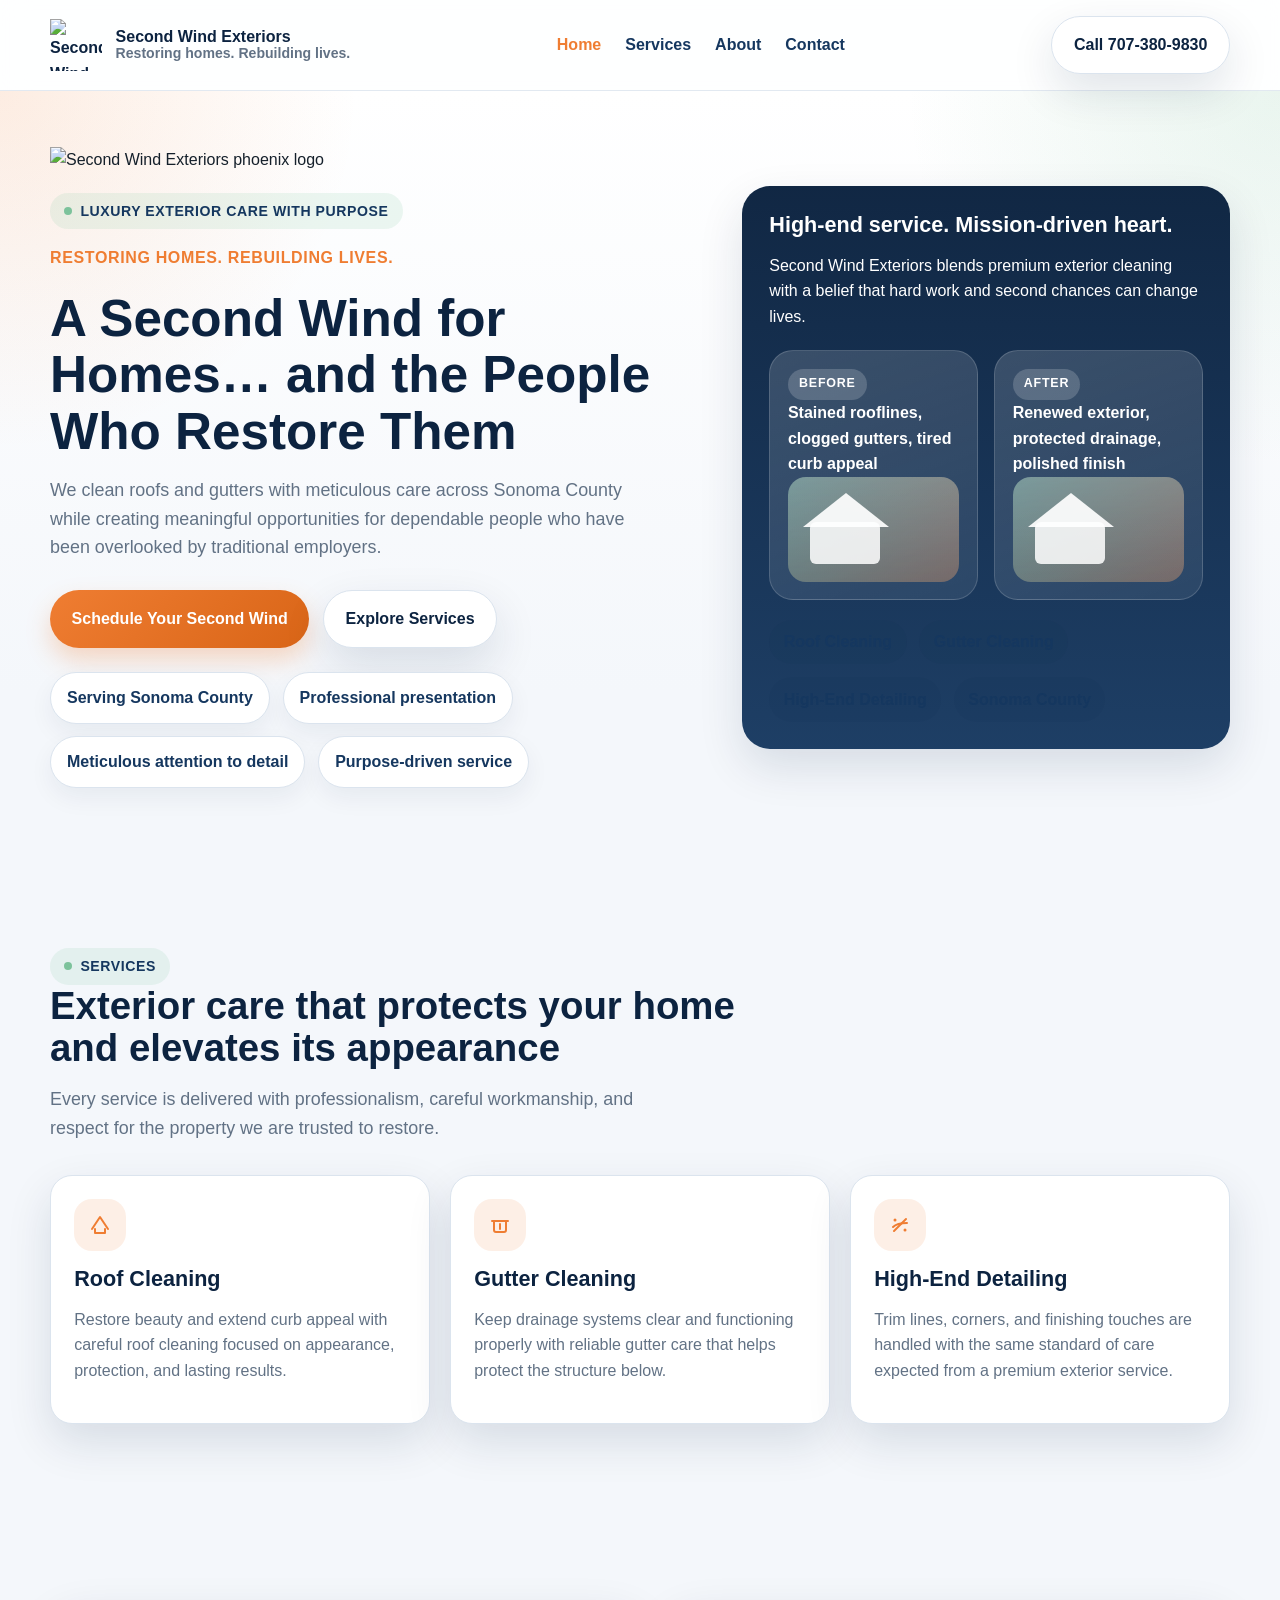
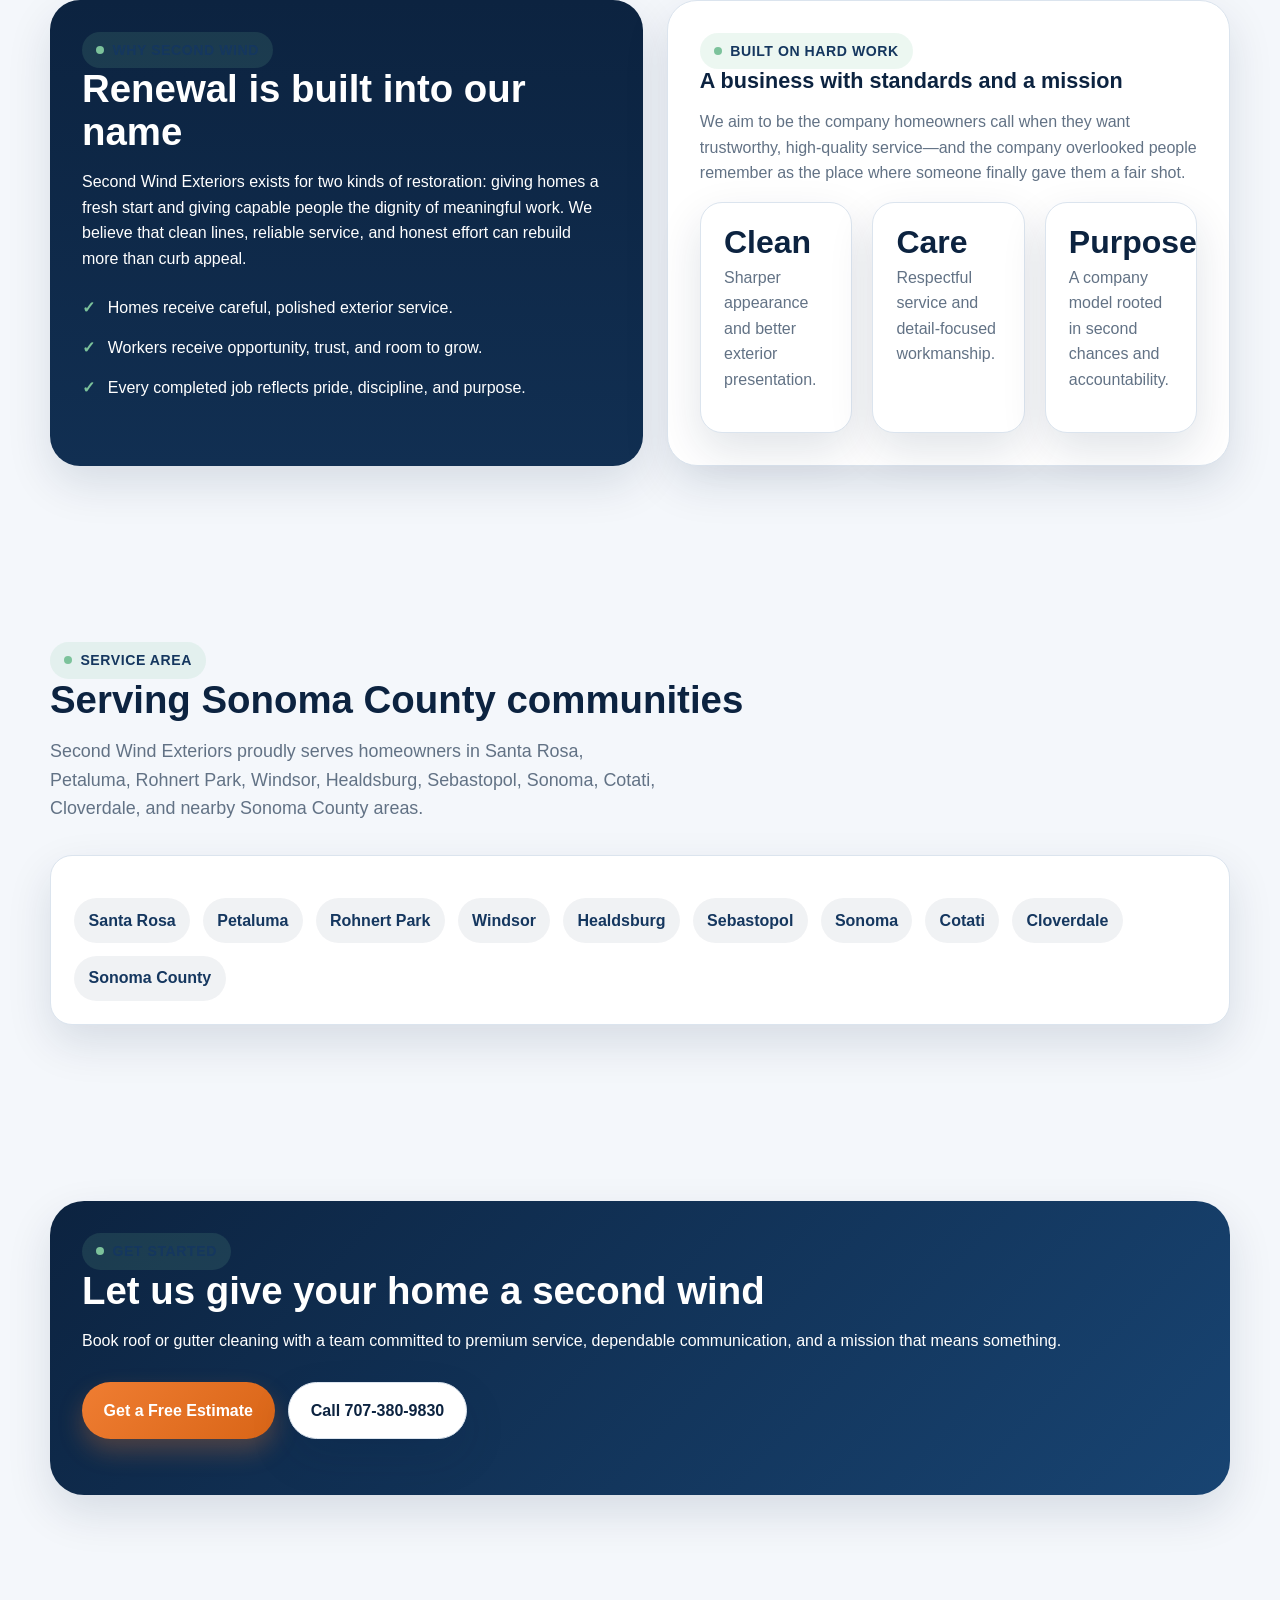
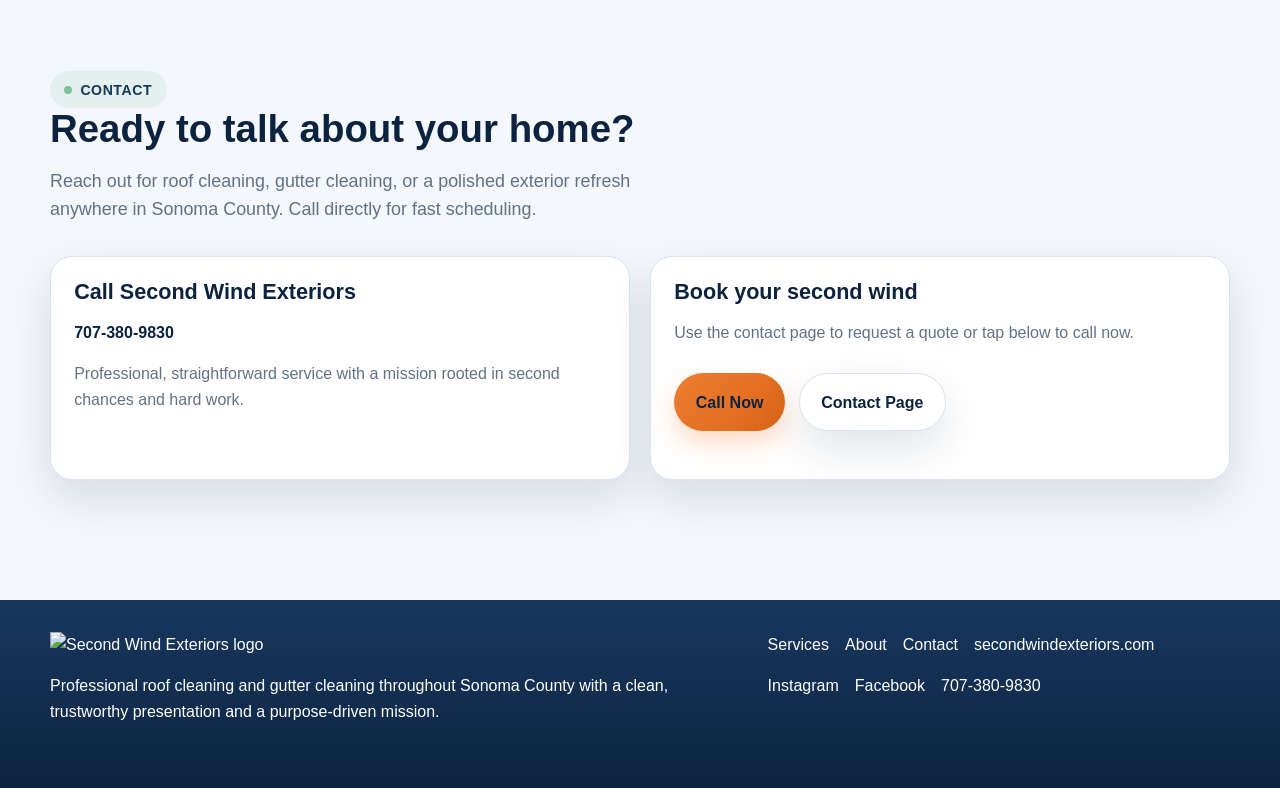
==== index.html @ 9dffcf60 "Add files via upload" ====
<!DOCTYPE html>
<html lang="en">
<head>
    <meta charset="UTF-8">
    <meta name="viewport" content="width=device-width, initial-scale=1.0">
    <title>Second Wind Exteriors | Roof & Gutter Cleaning in Sonoma County</title>
    <meta name="description" content="Second Wind Exteriors provides professional roof cleaning and gutter cleaning in Sonoma County with a mission of renewal, second chances, and meticulous care.">
    <link rel="canonical" href="https://secondwindexteriors.com/">
    <link rel="stylesheet" href="styles.css">
</head>
<body>
    <header class="topbar">
        <div class="container nav nav-inner">
            <a class="brand" href="index.html">
                <img src="assets/logo.svg" alt="Second Wind Exteriors logo">
                <div class="brand-mark">
                    <span>Second Wind Exteriors</span>
                    <span>Restoring homes. Rebuilding lives.</span>
                </div>
            </a>
            <button class="nav-toggle" type="button" aria-label="Toggle navigation" aria-expanded="false">
                <svg width="26" height="26" viewBox="0 0 24 24" fill="none" aria-hidden="true">
                    <path d="M4 7H20M4 12H20M4 17H20" stroke="currentColor" stroke-width="2" stroke-linecap="round"/>
                </svg>
            </button>
            <nav class="nav-links" aria-label="Primary">
                <a class="active" href="index.html">Home</a>
                <a href="services.html">Services</a>
                <a href="about.html">About</a>
                <a href="contact.html">Contact</a>
            </nav>
            <div class="nav-cta">
                <a class="btn btn-secondary" href="tel:7073809830">Call 707-380-9830</a>
            </div>
        </div>
    </header>

    <main>
        <section class="hero">
            <div class="container hero-grid">
                <div class="hero-copy">
                    <img class="hero-logo" src="assets/logo-full.svg" alt="Second Wind Exteriors phoenix logo">
                    <span class="eyebrow">Luxury exterior care with purpose</span>
                    <p class="hero-tagline">Restoring homes. Rebuilding lives.</p>
                    <h1>A Second Wind for Homes… and the People Who Restore Them</h1>
                    <p class="lead">We clean roofs and gutters with meticulous care across Sonoma County while creating meaningful opportunities for dependable people who have been overlooked by traditional employers.</p>
                    <div class="hero-actions">
                        <a class="btn btn-primary" href="contact.html">Schedule Your Second Wind</a>
                        <a class="btn btn-secondary" href="services.html">Explore Services</a>
                    </div>
                    <ul class="trust-list">
                        <li>Serving Sonoma County</li>
                        <li>Professional presentation</li>
                        <li>Meticulous attention to detail</li>
                        <li>Purpose-driven service</li>
                    </ul>
                </div>
                <div class="hero-card">
                    <h3>High-end service. Mission-driven heart.</h3>
                    <p>Second Wind Exteriors blends premium exterior cleaning with a belief that hard work and second chances can change lives.</p>
                    <div class="visual-grid">
                        <div class="visual-pane">
                            <span class="label">Before</span>
                            <strong>Stained rooflines, clogged gutters, tired curb appeal</strong>
                            <div class="visual-house"></div>
                        </div>
                        <div class="visual-pane">
                            <span class="label">After</span>
                            <strong>Renewed exterior, protected drainage, polished finish</strong>
                            <div class="visual-house"></div>
                        </div>
                    </div>
                    <div class="badge-row">
                        <span>Roof Cleaning</span>
                        <span>Gutter Cleaning</span>
                        <span>High-End Detailing</span>
                        <span>Sonoma County</span>
                    </div>
                </div>
            </div>
        </section>

        <section class="section">
            <div class="container">
                <div class="section-heading">
                    <span class="eyebrow">Services</span>
                    <h2>Exterior care that protects your home and elevates its appearance</h2>
                    <p class="lead">Every service is delivered with professionalism, careful workmanship, and respect for the property we are trusted to restore.</p>
                </div>
                <div class="grid-3">
                    <article class="card">
                        <div class="icon-badge" aria-hidden="true">
                            <svg viewBox="0 0 24 24" fill="none">
                                <path d="M4 16L12 4L20 16" stroke="currentColor" stroke-width="2" stroke-linecap="round" stroke-linejoin="round"/>
                                <path d="M7 16V20H17V16" stroke="currentColor" stroke-width="2" stroke-linecap="round" stroke-linejoin="round"/>
                            </svg>
                        </div>
                        <h3>Roof Cleaning</h3>
                        <p>Restore beauty and extend curb appeal with careful roof cleaning focused on appearance, protection, and lasting results.</p>
                    </article>
                    <article class="card">
                        <div class="icon-badge" aria-hidden="true">
                            <svg viewBox="0 0 24 24" fill="none">
                                <path d="M4 8H20" stroke="currentColor" stroke-width="2" stroke-linecap="round"/>
                                <path d="M6 8V17C6 18.1046 6.89543 19 8 19H16C17.1046 19 18 18.1046 18 17V8" stroke="currentColor" stroke-width="2"/>
                                <path d="M12 11V16" stroke="currentColor" stroke-width="2" stroke-linecap="round"/>
                            </svg>
                        </div>
                        <h3>Gutter Cleaning</h3>
                        <p>Keep drainage systems clear and functioning properly with reliable gutter care that helps protect the structure below.</p>
                    </article>
                    <article class="card">
                        <div class="icon-badge" aria-hidden="true">
                            <svg viewBox="0 0 24 24" fill="none">
                                <path d="M6 18L18 6" stroke="currentColor" stroke-width="2" stroke-linecap="round"/>
                                <path d="M7 7H7.01M17 17H17.01" stroke="currentColor" stroke-width="3" stroke-linecap="round"/>
                                <path d="M5 14C8 11 12 10 19 10" stroke="currentColor" stroke-width="2" stroke-linecap="round"/>
                            </svg>
                        </div>
                        <h3>High-End Detailing</h3>
                        <p>Trim lines, corners, and finishing touches are handled with the same standard of care expected from a premium exterior service.</p>
                    </article>
                </div>
            </div>
        </section>

        <section class="section">
            <div class="container split-panel">
                <div class="story-panel">
                    <span class="eyebrow">Why Second Wind</span>
                    <h2>Renewal is built into our name</h2>
                    <p>Second Wind Exteriors exists for two kinds of restoration: giving homes a fresh start and giving capable people the dignity of meaningful work. We believe that clean lines, reliable service, and honest effort can rebuild more than curb appeal.</p>
                    <ul class="story-list">
                        <li>Homes receive careful, polished exterior service.</li>
                        <li>Workers receive opportunity, trust, and room to grow.</li>
                        <li>Every completed job reflects pride, discipline, and purpose.</li>
                    </ul>
                </div>
                <div class="highlight-panel">
                    <span class="eyebrow">Built on hard work</span>
                    <h3>A business with standards and a mission</h3>
                    <p>We aim to be the company homeowners call when they want trustworthy, high-quality service—and the company overlooked people remember as the place where someone finally gave them a fair shot.</p>
                    <div class="metrics-grid">
                        <div class="metric-card">
                            <strong>Clean</strong>
                            <p>Sharper appearance and better exterior presentation.</p>
                        </div>
                        <div class="metric-card">
                            <strong>Care</strong>
                            <p>Respectful service and detail-focused workmanship.</p>
                        </div>
                        <div class="metric-card">
                            <strong>Purpose</strong>
                            <p>A company model rooted in second chances and accountability.</p>
                        </div>
                    </div>
                </div>
            </div>
        </section>

        <section class="section">
            <div class="container">
                <div class="section-heading">
                    <span class="eyebrow">Service Area</span>
                    <h2>Serving Sonoma County communities</h2>
                    <p class="lead">Second Wind Exteriors proudly serves homeowners in Santa Rosa, Petaluma, Rohnert Park, Windsor, Healdsburg, Sebastopol, Sonoma, Cotati, Cloverdale, and nearby Sonoma County areas.</p>
                </div>
                <div class="info-card">
                    <div class="badge-row">
                        <span>Santa Rosa</span>
                        <span>Petaluma</span>
                        <span>Rohnert Park</span>
                        <span>Windsor</span>
                        <span>Healdsburg</span>
                        <span>Sebastopol</span>
                        <span>Sonoma</span>
                        <span>Cotati</span>
                        <span>Cloverdale</span>
                        <span>Sonoma County</span>
                    </div>
                </div>
            </div>
        </section>

        <section class="section">
            <div class="container">
                <div class="cta-band">
                    <span class="eyebrow">Get started</span>
                    <h2>Let us give your home a second wind</h2>
                    <p>Book roof or gutter cleaning with a team committed to premium service, dependable communication, and a mission that means something.</p>
                    <div class="cta-actions">
                        <a class="btn btn-primary" href="contact.html">Get a Free Estimate</a>
                        <a class="btn btn-secondary" href="tel:7073809830">Call 707-380-9830</a>
                    </div>
                </div>
            </div>
        </section>

        <section class="section">
            <div class="container">
                <div class="section-heading">
                    <span class="eyebrow">Contact</span>
                    <h2>Ready to talk about your home?</h2>
                    <p class="lead">Reach out for roof cleaning, gutter cleaning, or a polished exterior refresh anywhere in Sonoma County. Call directly for fast scheduling.</p>
                </div>
                <div class="grid-2">
                    <div class="contact-card">
                        <h3>Call Second Wind Exteriors</h3>
                        <p><a href="tel:7073809830"><strong>707-380-9830</strong></a></p>
                        <p>Professional, straightforward service with a mission rooted in second chances and hard work.</p>
                    </div>
                    <div class="contact-card">
                        <h3>Book your second wind</h3>
                        <p>Use the contact page to request a quote or tap below to call now.</p>
                        <div class="contact-actions">
                            <a class="btn btn-primary" href="tel:7073809830">Call Now</a>
                            <a class="btn btn-secondary" href="contact.html">Contact Page</a>
                        </div>
                    </div>
                </div>
            </div>
        </section>
    </main>

    <footer class="footer">
        <div class="container footer-grid">
            <div>
                <a class="footer-brand" href="index.html">
                    <img class="footer-logo" src="assets/logo-full.svg" alt="Second Wind Exteriors logo">
                </a>
                <p>Professional roof cleaning and gutter cleaning throughout Sonoma County with a clean, trustworthy presentation and a purpose-driven mission.</p>
            </div>
            <div>
                <div class="footer-links">
                    <a href="services.html">Services</a>
                    <a href="about.html">About</a>
                    <a href="contact.html">Contact</a>
                    <a href="https://secondwindexteriors.com">secondwindexteriors.com</a>
                    <a href="https://instagram.com/secondwindexteriors" target="_blank" rel="noopener noreferrer">Instagram</a>
                    <a href="https://facebook.com/Secondwindexteriors" target="_blank" rel="noopener noreferrer">Facebook</a>
                    <a href="tel:7073809830">707-380-9830</a>
                </div>
            </div>
        </div>
    </footer>

    <script src="script.js"></script>
</body>
</html>
---- styles.css ----
:root {
    --navy: #0c2340;
    --navy-soft: #15375f;
    --orange: #ef7d32;
    --orange-dark: #d96517;
    --green: #7cc29b;
    --text: #15202b;
    --muted: #627285;
    --surface: #ffffff;
    --surface-alt: #f4f7fb;
    --border: #dbe4ee;
    --shadow: 0 18px 45px rgba(12, 35, 64, 0.12);
    --radius: 22px;
    --container: 1180px;
}

* {
    box-sizing: border-box;
}

html {
    scroll-behavior: smooth;
}

body {
    margin: 0;
    font-family: Inter, "Segoe UI", Roboto, Helvetica, Arial, sans-serif;
    color: var(--text);
    background: var(--surface-alt);
    line-height: 1.6;
}

a {
    color: inherit;
    text-decoration: none;
}

img {
    max-width: 100%;
    display: block;
}

button,
input,
select,
textarea {
    font: inherit;
}

.container {
    width: min(var(--container), calc(100% - 2rem));
    margin: 0 auto;
}

.section {
    padding: 5.5rem 0;
}

.section-heading {
    max-width: 720px;
    margin-bottom: 2rem;
}

.eyebrow {
    display: inline-flex;
    align-items: center;
    gap: 0.5rem;
    padding: 0.45rem 0.9rem;
    border-radius: 999px;
    background: rgba(124, 194, 155, 0.14);
    color: var(--navy-soft);
    font-size: 0.88rem;
    font-weight: 700;
    letter-spacing: 0.04em;
    text-transform: uppercase;
}

.eyebrow::before {
    content: "";
    width: 0.5rem;
    height: 0.5rem;
    border-radius: 999px;
    background: var(--green);
}

h1,
h2,
h3 {
    margin: 0 0 1rem;
    color: var(--navy);
    line-height: 1.1;
}

h1 {
    font-size: clamp(2.6rem, 4vw, 4.9rem);
}

h2 {
    font-size: clamp(2rem, 3vw, 3.2rem);
}

h3 {
    font-size: 1.35rem;
}

p {
    margin: 0 0 1rem;
    color: var(--muted);
}

.lead {
    font-size: 1.12rem;
    max-width: 62ch;
}

.topbar {
    position: sticky;
    top: 0;
    z-index: 20;
    background: rgba(255, 255, 255, 0.9);
    border-bottom: 1px solid rgba(219, 228, 238, 0.8);
    backdrop-filter: blur(14px);
}

.nav {
    display: flex;
    align-items: center;
    justify-content: space-between;
    gap: 1rem;
    padding: 1rem 0;
}

.brand {
    display: inline-flex;
    align-items: center;
    gap: 0.85rem;
    font-weight: 800;
    color: var(--navy);
}

.brand img {
    width: 52px;
    height: 52px;
}

.brand-mark {
    display: flex;
    flex-direction: column;
    line-height: 1.05;
}

.brand-mark span:last-child {
    font-size: 0.88rem;
    color: var(--muted);
    font-weight: 600;
}

.hero-logo {
    width: min(100%, 470px);
    margin: 0 0 1.25rem;
}

.footer-brand {
    display: inline-block;
}

.footer-logo {
    width: min(100%, 340px);
    margin-bottom: 1rem;
}

.nav-links {
    display: flex;
    align-items: center;
    gap: 1.5rem;
}

.nav-links a {
    font-weight: 600;
    color: var(--navy-soft);
}

.nav-links a:hover,
.nav-links a.active {
    color: var(--orange);
}

.nav-toggle {
    display: none;
    border: 0;
    background: transparent;
    color: var(--navy);
    padding: 0.5rem;
}

.nav-cta {
    display: inline-flex;
    align-items: center;
    gap: 0.6rem;
}

.btn {
    display: inline-flex;
    align-items: center;
    justify-content: center;
    gap: 0.55rem;
    padding: 0.95rem 1.35rem;
    border-radius: 999px;
    border: 0;
    cursor: pointer;
    font-weight: 700;
    transition: transform 0.2s ease, box-shadow 0.2s ease, background 0.2s ease;
}

.btn:hover {
    transform: translateY(-2px);
}

.btn-primary {
    color: #fff;
    background: linear-gradient(135deg, var(--orange), var(--orange-dark));
    box-shadow: 0 12px 25px rgba(239, 125, 50, 0.28);
}

.btn-secondary {
    color: var(--navy);
    background: #fff;
    border: 1px solid var(--border);
    box-shadow: var(--shadow);
}

.btn-dark {
    color: #fff;
    background: var(--navy);
}

.hero {
    padding: 3.5rem 0 4.5rem;
    background:
        radial-gradient(circle at top right, rgba(124, 194, 155, 0.16), transparent 25%),
        radial-gradient(circle at top left, rgba(239, 125, 50, 0.14), transparent 24%),
        linear-gradient(180deg, #ffffff, #f4f7fb 78%);
}

.hero-grid {
    display: grid;
    grid-template-columns: 1.15fr 0.85fr;
    gap: 2rem;
    align-items: center;
}

.hero-copy .hero-tagline {
    margin: 1rem 0 1.25rem;
    color: var(--orange);
    font-weight: 800;
    letter-spacing: 0.04em;
    text-transform: uppercase;
}

.hero-actions,
.cta-actions,
.contact-actions {
    display: flex;
    flex-wrap: wrap;
    gap: 0.85rem;
    margin: 1.75rem 0 1.5rem;
}

.trust-list,
.meta-list {
    display: flex;
    flex-wrap: wrap;
    gap: 0.8rem;
    padding: 0;
    margin: 0;
    list-style: none;
}

.trust-list li,
.meta-list li {
    padding: 0.75rem 1rem;
    background: #fff;
    border: 1px solid var(--border);
    border-radius: 999px;
    color: var(--navy-soft);
    font-weight: 700;
    box-shadow: 0 10px 25px rgba(12, 35, 64, 0.06);
}

.hero-card {
    background: linear-gradient(180deg, rgba(12, 35, 64, 0.98), rgba(21, 55, 95, 0.96));
    color: #fff;
    padding: 1.7rem;
    border-radius: 28px;
    box-shadow: var(--shadow);
}

.hero-card h3,
.hero-card p,
.hero-card strong {
    color: #fff;
}

.visual-grid {
    display: grid;
    grid-template-columns: repeat(2, 1fr);
    gap: 1rem;
    margin-top: 1.3rem;
}

.visual-pane {
    min-height: 200px;
    padding: 1.1rem;
    border-radius: 24px;
    display: flex;
    flex-direction: column;
    justify-content: space-between;
    background: linear-gradient(160deg, rgba(255,255,255,0.16), rgba(255,255,255,0.08));
    border: 1px solid rgba(255,255,255,0.16);
}

.visual-pane .label {
    align-self: flex-start;
    padding: 0.35rem 0.7rem;
    border-radius: 999px;
    background: rgba(255,255,255,0.18);
    font-size: 0.78rem;
    font-weight: 700;
    text-transform: uppercase;
    letter-spacing: 0.06em;
}

.visual-house {
    margin-top: auto;
    height: 105px;
    border-radius: 18px;
    background:
        linear-gradient(180deg, rgba(255,255,255,0.24), rgba(255,255,255,0.1)),
        linear-gradient(135deg, rgba(124,194,155,0.4), rgba(239,125,50,0.3));
    position: relative;
    overflow: hidden;
}

.visual-house::before,
.visual-house::after {
    content: "";
    position: absolute;
    background: rgba(255,255,255,0.85);
}

.visual-house::before {
    width: 70px;
    height: 42px;
    left: 22px;
    bottom: 18px;
    border-radius: 6px;
}

.visual-house::after {
    width: 0;
    height: 0;
    left: 15px;
    bottom: 55px;
    border-left: 43px solid transparent;
    border-right: 43px solid transparent;
    border-bottom: 34px solid rgba(255,255,255,0.92);
    background: transparent;
}

.grid-3,
.grid-2,
.service-grid,
.values-grid,
.faq-grid,
.contact-grid,
.metrics-grid {
    display: grid;
    gap: 1.25rem;
}

.grid-3,
.service-grid,
.values-grid,
.metrics-grid {
    grid-template-columns: repeat(3, minmax(0, 1fr));
}

.grid-2,
.contact-grid {
    grid-template-columns: repeat(2, minmax(0, 1fr));
}

.card,
.info-card,
.service-card,
.value-card,
.faq-card,
.contact-card,
.metric-card {
    background: #fff;
    border-radius: var(--radius);
    border: 1px solid var(--border);
    padding: 1.45rem;
    box-shadow: var(--shadow);
}

.icon-badge {
    width: 3.25rem;
    height: 3.25rem;
    border-radius: 18px;
    display: inline-flex;
    align-items: center;
    justify-content: center;
    background: rgba(239, 125, 50, 0.12);
    color: var(--orange);
    margin-bottom: 1rem;
}

.icon-badge svg {
    width: 1.5rem;
    height: 1.5rem;
}

.split-panel {
    display: grid;
    grid-template-columns: 1fr 0.95fr;
    gap: 1.5rem;
    align-items: stretch;
}

.story-panel {
    background: linear-gradient(180deg, var(--navy), #112f52);
    color: #fff;
    border-radius: 30px;
    padding: 2rem;
    box-shadow: var(--shadow);
}

.story-panel h2,
.story-panel h3,
.story-panel p,
.story-panel li {
    color: #fff;
}

.story-list {
    list-style: none;
    padding: 0;
    margin: 1.5rem 0 0;
    display: grid;
    gap: 0.9rem;
}

.story-list li {
    display: flex;
    gap: 0.8rem;
    align-items: flex-start;
}

.story-list li::before {
    content: "✓";
    color: var(--green);
    font-weight: 900;
}

.highlight-panel {
    background: #fff;
    border-radius: 30px;
    padding: 2rem;
    border: 1px solid var(--border);
    box-shadow: var(--shadow);
}

.metric-card strong {
    display: block;
    font-size: 2rem;
    color: var(--navy);
    line-height: 1;
    margin-bottom: 0.4rem;
}

.cta-band {
    background: linear-gradient(135deg, var(--navy), #184472);
    color: #fff;
    border-radius: 34px;
    padding: 2rem;
    box-shadow: var(--shadow);
}

.cta-band h2,
.cta-band p,
.footer p,
.footer a {
    color: #fff;
}

.footer {
    margin-top: 2rem;
    padding: 2rem 0 3rem;
    background: linear-gradient(180deg, #18385f, var(--navy));
}

.footer-grid {
    display: grid;
    grid-template-columns: 1.2fr 0.8fr;
    gap: 1.5rem;
    align-items: start;
}

.footer-links {
    display: flex;
    flex-wrap: wrap;
    gap: 1rem;
}

.page-hero {
    padding: 4rem 0 3rem;
    background: linear-gradient(180deg, #fff, #eef3f9);
}

.page-card {
    padding: 2rem;
    border-radius: 30px;
    background: linear-gradient(140deg, rgba(12,35,64,0.98), rgba(21,55,95,0.95));
    box-shadow: var(--shadow);
}

.page-card h1,
.page-card p,
.page-card li {
    color: #fff;
}

.service-card ul,
.check-list {
    margin: 1rem 0 0;
    padding-left: 1.2rem;
    color: var(--muted);
}

.process-list {
    counter-reset: process;
    display: grid;
    gap: 1rem;
}

.process-step {
    position: relative;
    padding: 1.2rem 1.2rem 1.2rem 4.2rem;
    background: #fff;
    border-radius: 20px;
    border: 1px solid var(--border);
    box-shadow: var(--shadow);
}

.process-step::before {
    counter-increment: process;
    content: counter(process);
    position: absolute;
    left: 1.2rem;
    top: 1.1rem;
    width: 2.1rem;
    height: 2.1rem;
    display: inline-flex;
    align-items: center;
    justify-content: center;
    border-radius: 999px;
    background: var(--orange);
    color: #fff;
    font-weight: 800;
}

blockquote {
    margin: 0;
    padding: 1.25rem;
    background: #fff;
    border-left: 4px solid var(--orange);
    border-radius: 18px;
    color: var(--navy-soft);
    box-shadow: var(--shadow);
}

.contact-card strong,
.contact-card a {
    color: var(--navy);
}

.form-grid {
    display: grid;
    grid-template-columns: repeat(2, minmax(0, 1fr));
    gap: 1rem;
}

.field {
    display: flex;
    flex-direction: column;
    gap: 0.45rem;
}

.field label {
    font-weight: 700;
    color: var(--navy);
}

.field input,
.field select,
.field textarea {
    width: 100%;
    padding: 0.95rem 1rem;
    border-radius: 16px;
    border: 1px solid var(--border);
    background: #fdfefe;
    color: var(--text);
}

.field textarea {
    min-height: 140px;
    resize: vertical;
}

.field.full {
    grid-column: 1 / -1;
}

.form-note {
    margin-top: 1rem;
    font-size: 0.95rem;
}

.badge-row {
    display: flex;
    flex-wrap: wrap;
    gap: 0.8rem;
    margin-top: 1.2rem;
}

.badge-row span {
    display: inline-flex;
    align-items: center;
    padding: 0.6rem 0.9rem;
    border-radius: 999px;
    background: rgba(12,35,64,0.06);
    color: var(--navy-soft);
    font-weight: 700;
}

@media (max-width: 980px) {
    .hero-grid,
    .split-panel,
    .footer-grid,
    .grid-2,
    .contact-grid,
    .form-grid {
        grid-template-columns: 1fr;
    }

    .grid-3,
    .service-grid,
    .values-grid,
    .metrics-grid {
        grid-template-columns: repeat(2, minmax(0, 1fr));
    }

    .nav-toggle {
        display: inline-flex;
    }

    .nav-links,
    .nav-cta {
        display: none;
    }

    .topbar.nav-open .nav {
        align-items: flex-start;
    }

    .topbar.nav-open .nav-inner {
        width: 100%;
        display: grid;
        gap: 1rem;
    }

    .topbar.nav-open .nav-links,
    .topbar.nav-open .nav-cta {
        display: flex;
        width: 100%;
        flex-direction: column;
        align-items: flex-start;
    }
}

@media (max-width: 720px) {
    .section {
        padding: 4.5rem 0;
    }

    .grid-3,
    .service-grid,
    .values-grid,
    .metrics-grid,
    .visual-grid {
        grid-template-columns: 1fr;
    }

    .hero {
        padding-top: 2rem;
    }

    h1 {
        font-size: 2.5rem;
    }

    .page-card,
    .hero-card,
    .story-panel,
    .highlight-panel,
    .cta-band {
        padding: 1.5rem;
    }

    .brand img {
        width: 46px;
        height: 46px;
    }

    .hero-logo,
    .footer-logo {
        width: 100%;
    }
}
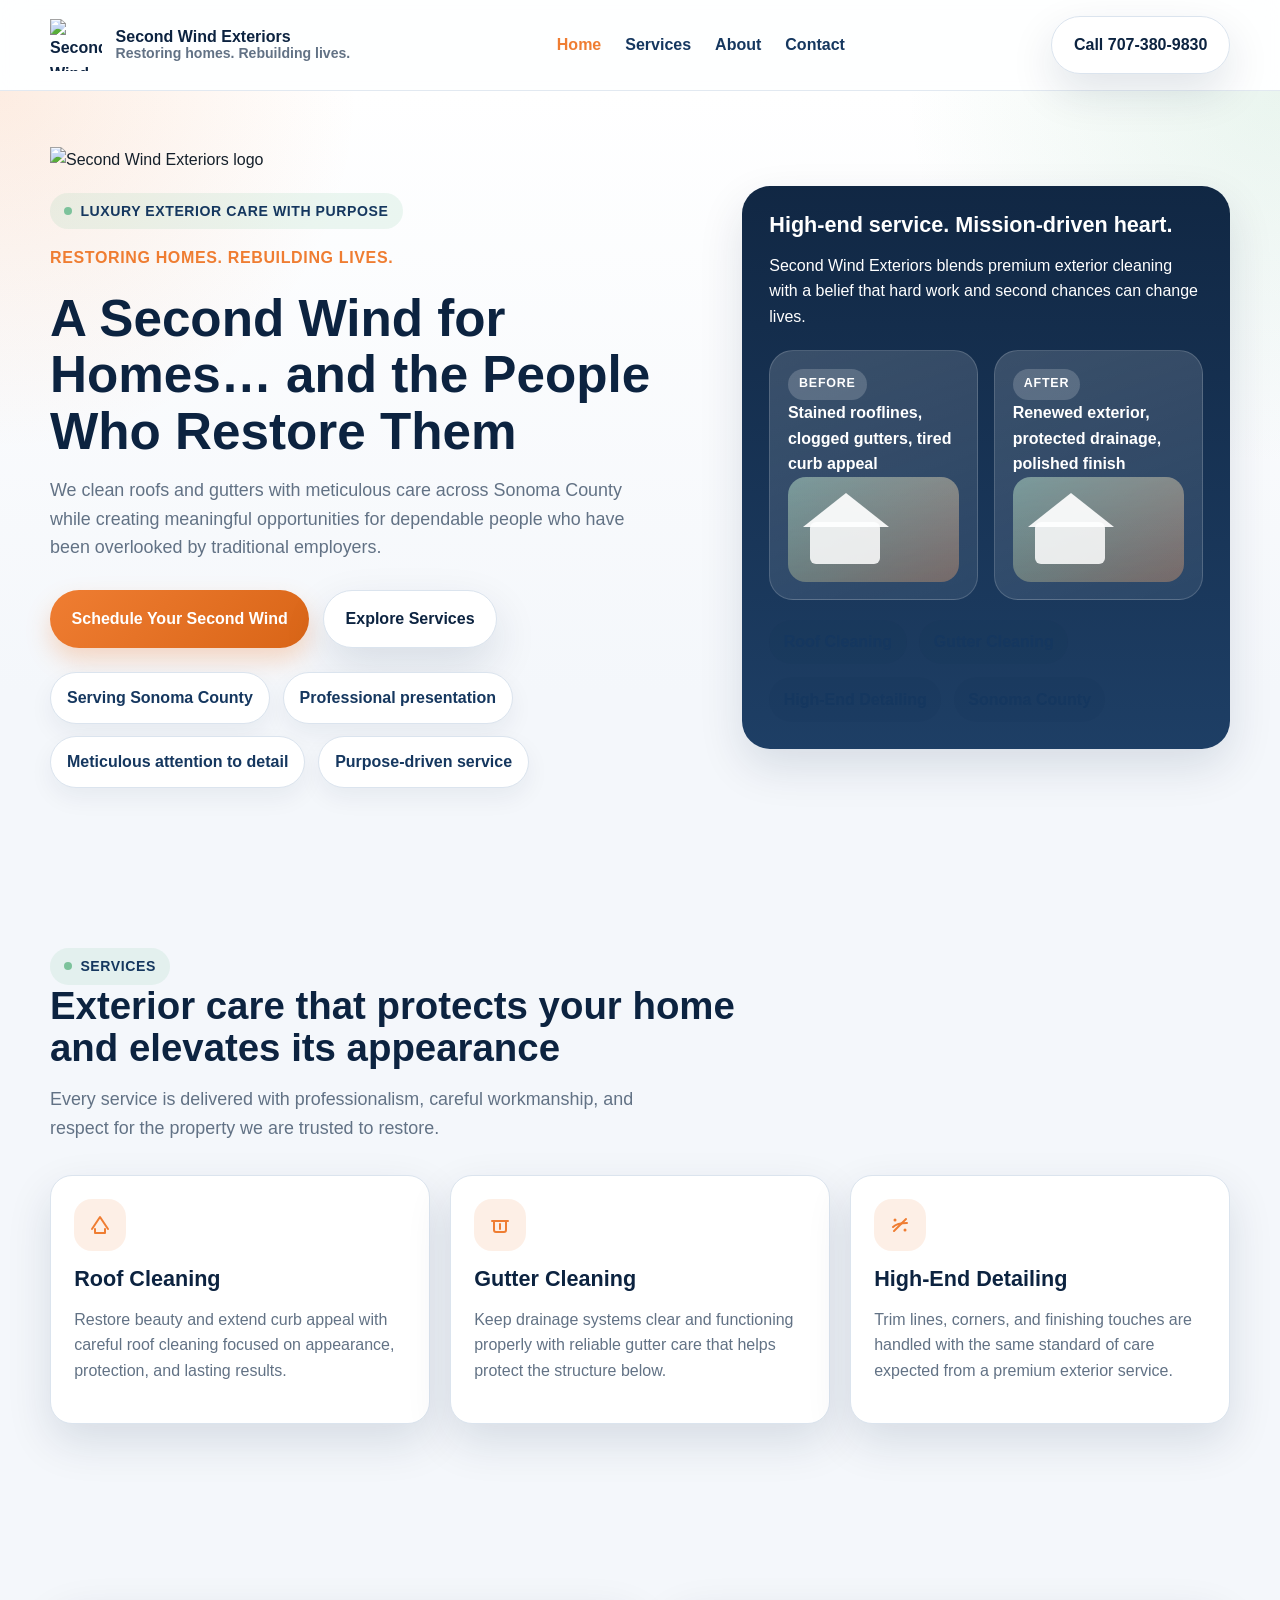
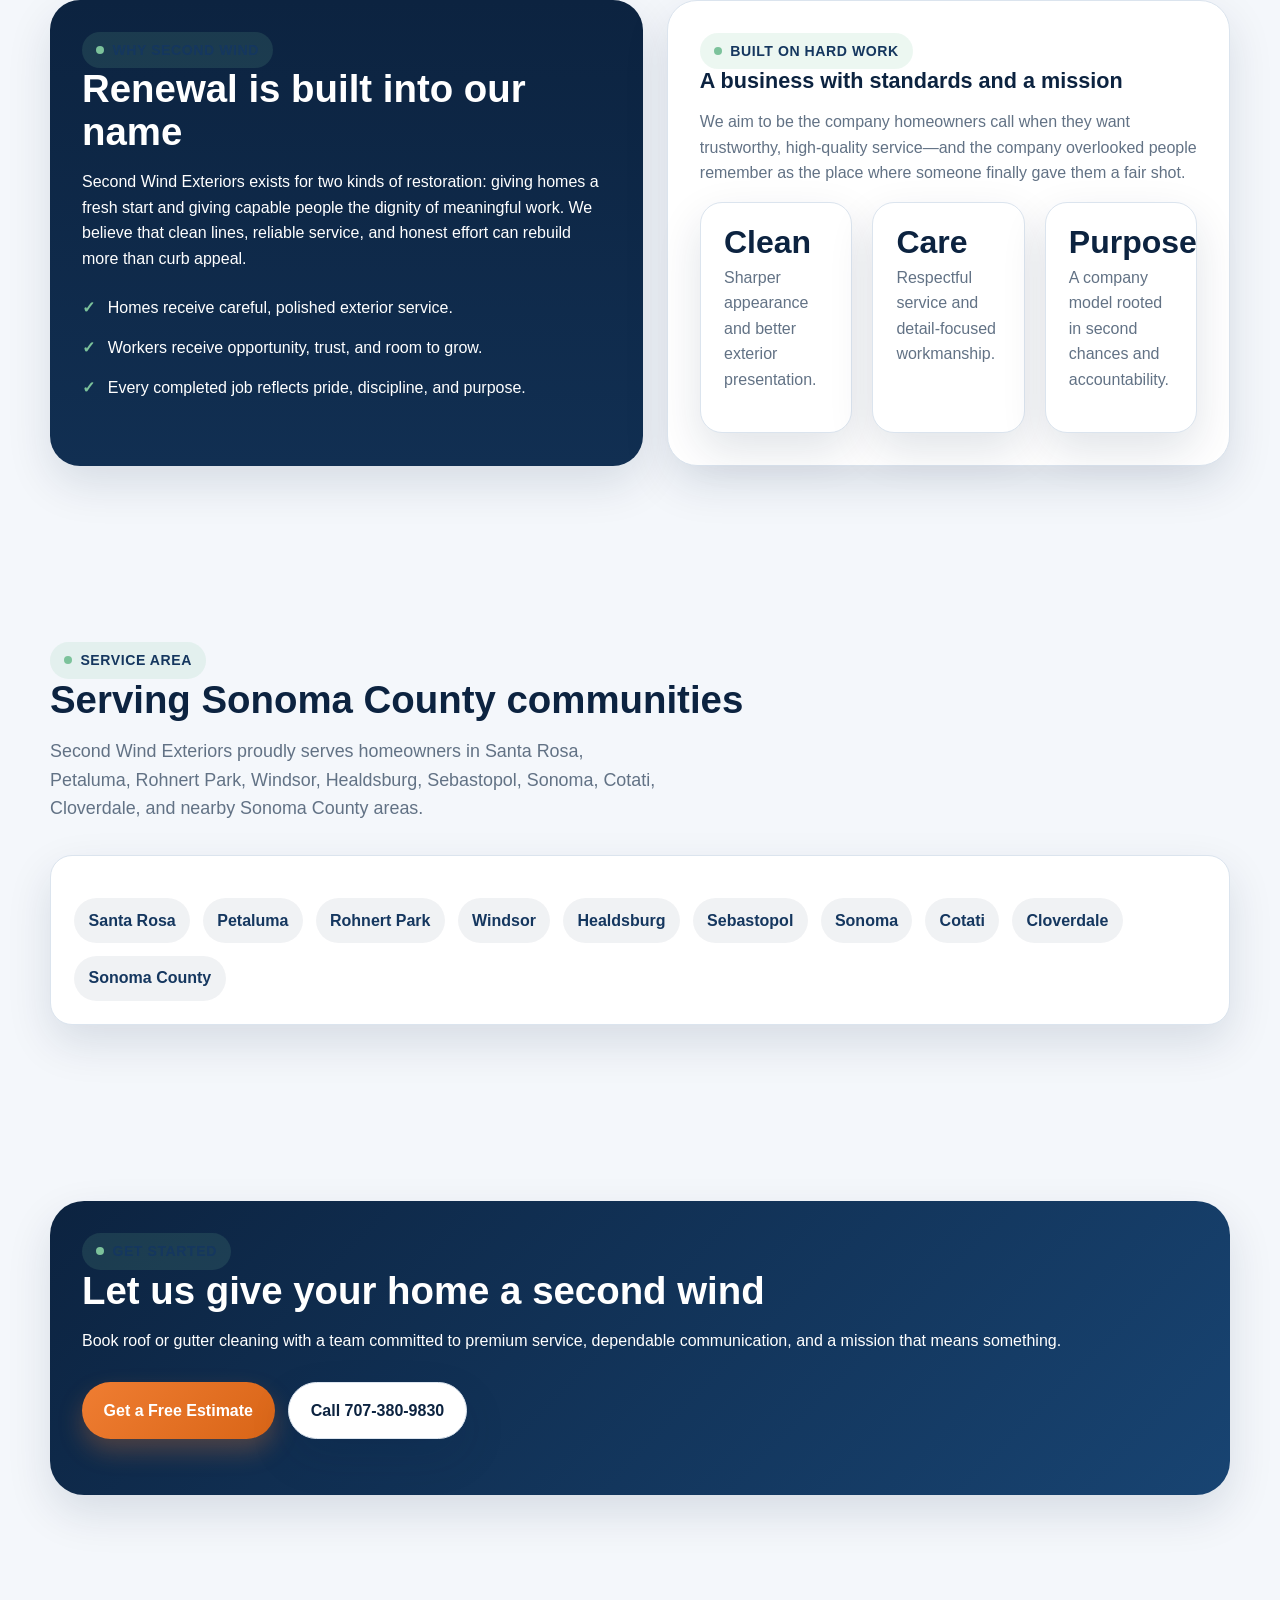
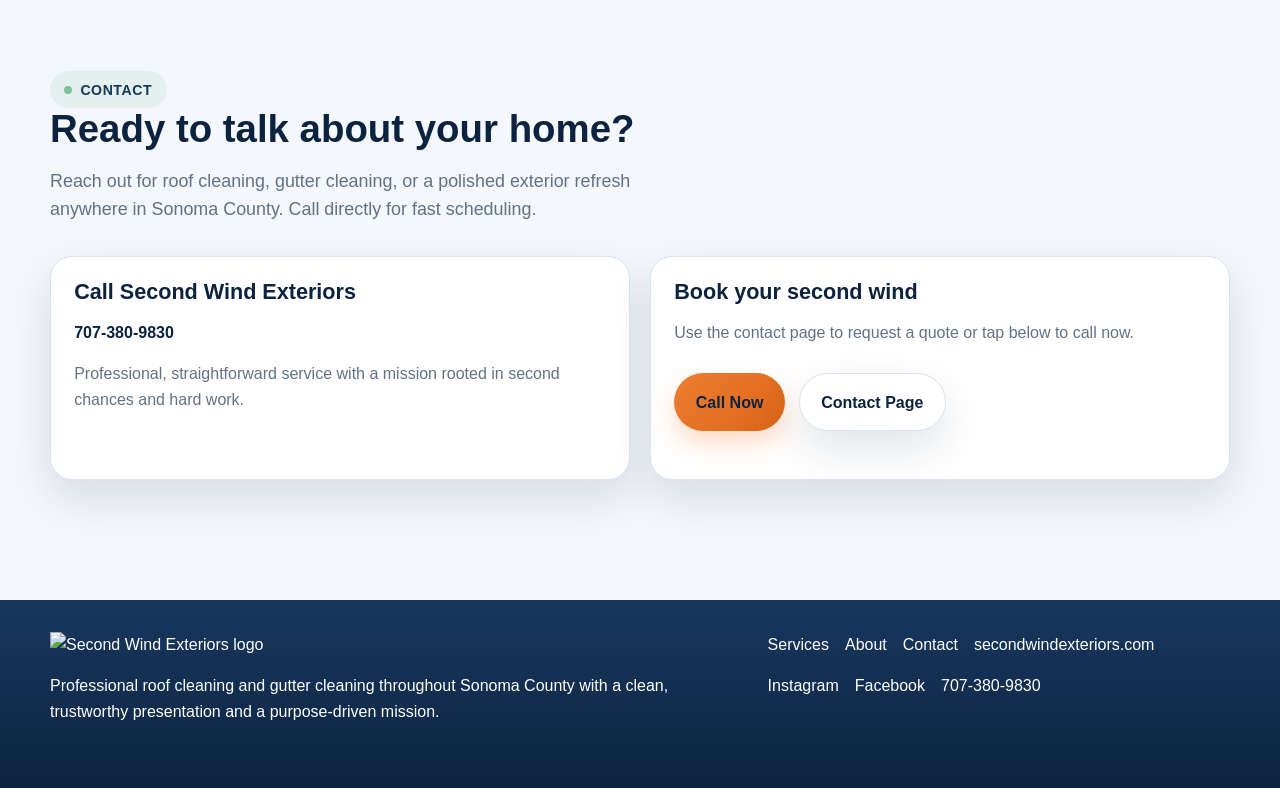
==== commit ca121455: "Add files via upload" ====
--- a/index.html
+++ b/index.html
@@ -12,7 +12,7 @@
     <header class="topbar">
         <div class="container nav nav-inner">
             <a class="brand" href="index.html">
-                <img src="assets/logo.svg" alt="Second Wind Exteriors logo">
+                <img src="assets/second-wind-logo.png" alt="Second Wind Exteriors logo">
                 <div class="brand-mark">
                     <span>Second Wind Exteriors</span>
                     <span>Restoring homes. Rebuilding lives.</span>
@@ -39,7 +39,7 @@
         <section class="hero">
             <div class="container hero-grid">
                 <div class="hero-copy">
-                    <img class="hero-logo" src="assets/logo-full.svg" alt="Second Wind Exteriors phoenix logo">
+                    <img class="hero-logo" src="assets/second-wind-logo.png" alt="Second Wind Exteriors logo">
                     <span class="eyebrow">Luxury exterior care with purpose</span>
                     <p class="hero-tagline">Restoring homes. Rebuilding lives.</p>
                     <h1>A Second Wind for Homes… and the People Who Restore Them</h1>
@@ -226,7 +226,7 @@
         <div class="container footer-grid">
             <div>
                 <a class="footer-brand" href="index.html">
-                    <img class="footer-logo" src="assets/logo-full.svg" alt="Second Wind Exteriors logo">
+                    <img class="footer-logo" src="assets/second-wind-logo.png" alt="Second Wind Exteriors logo">
                 </a>
                 <p>Professional roof cleaning and gutter cleaning throughout Sonoma County with a clean, trustworthy presentation and a purpose-driven mission.</p>
             </div>
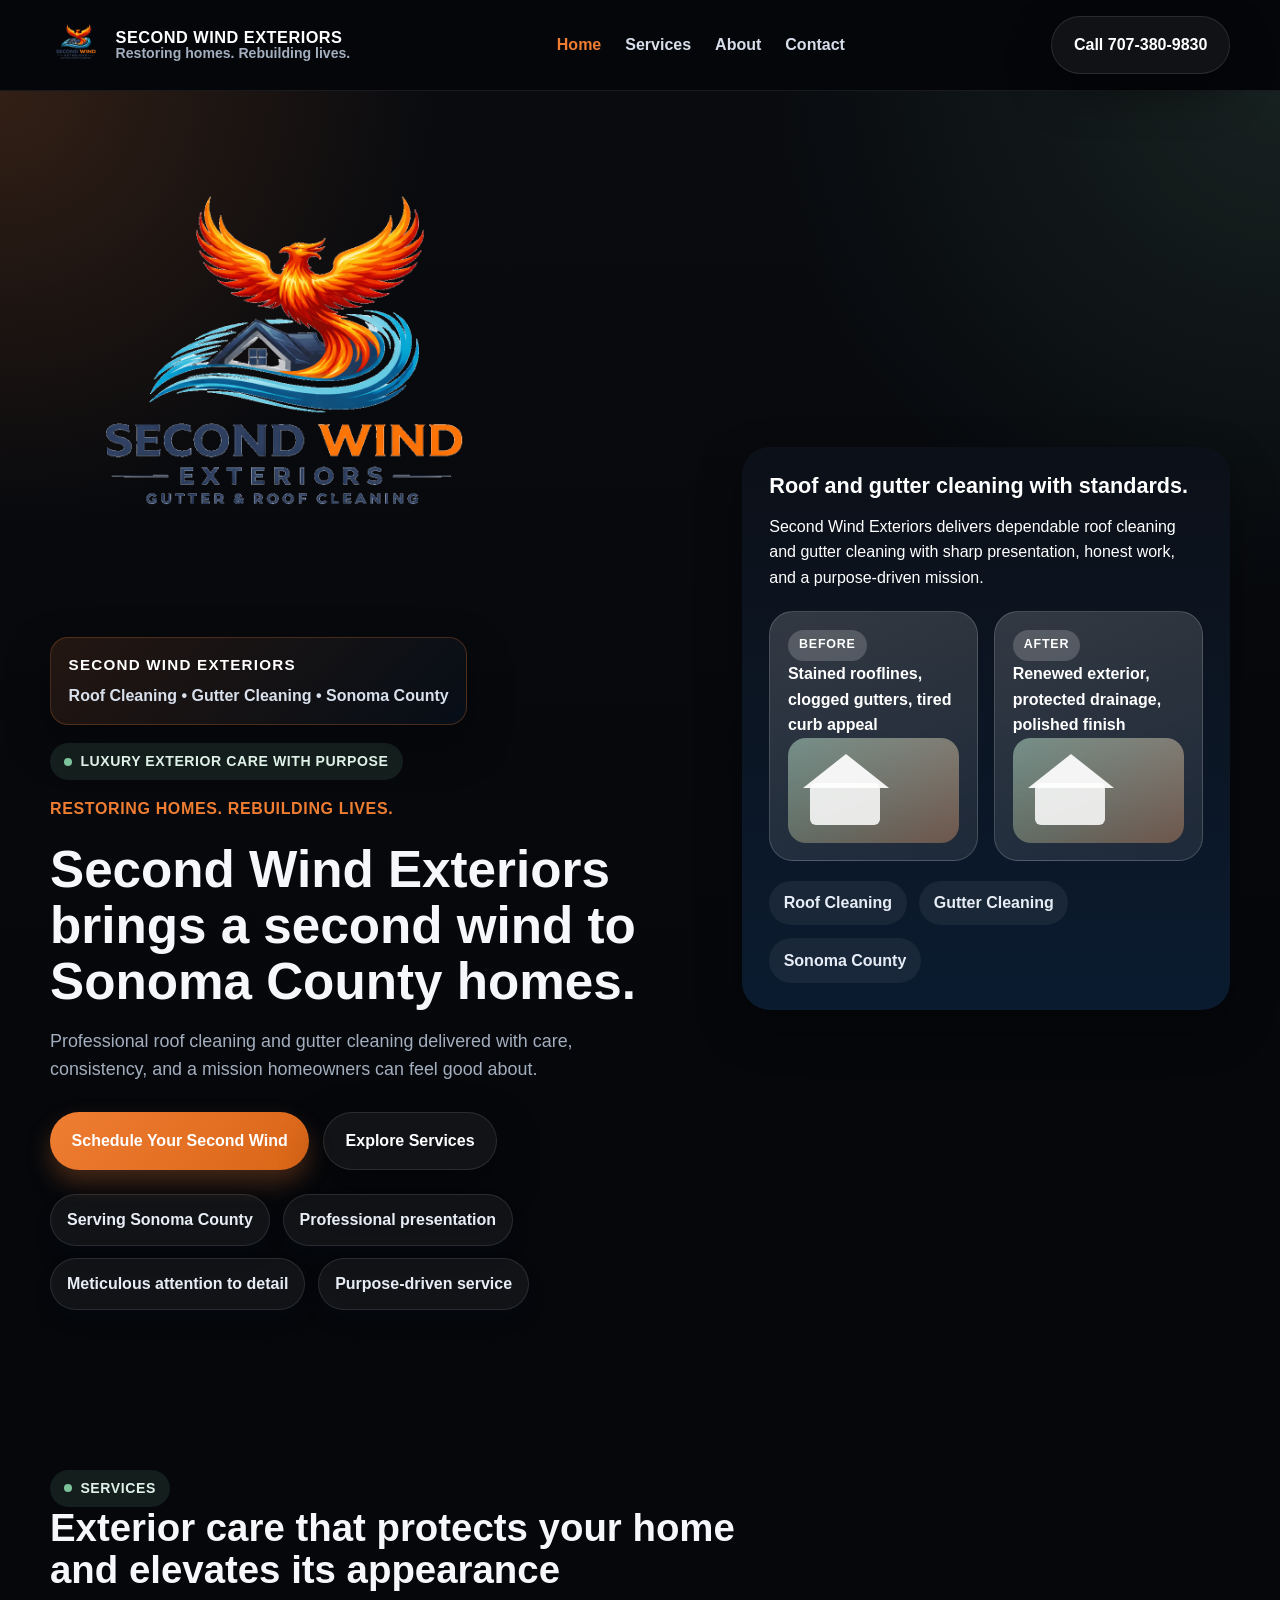
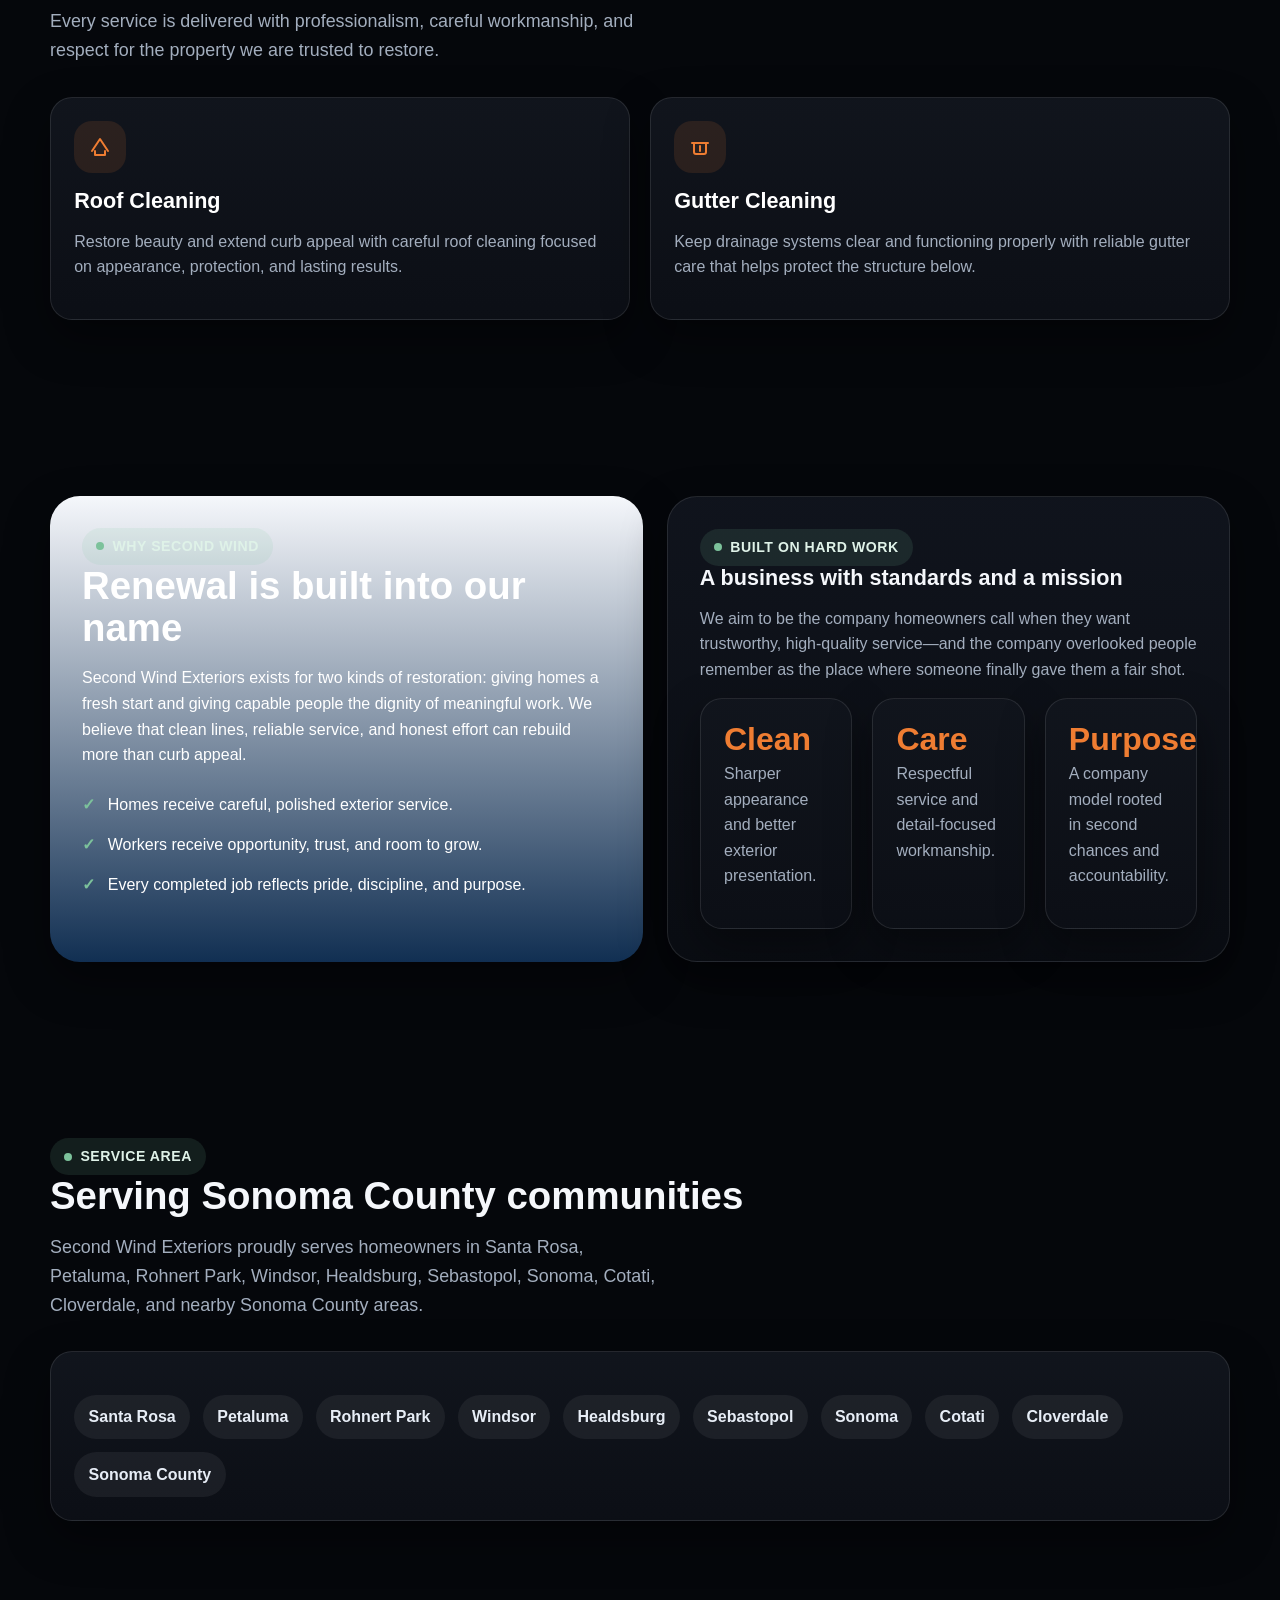
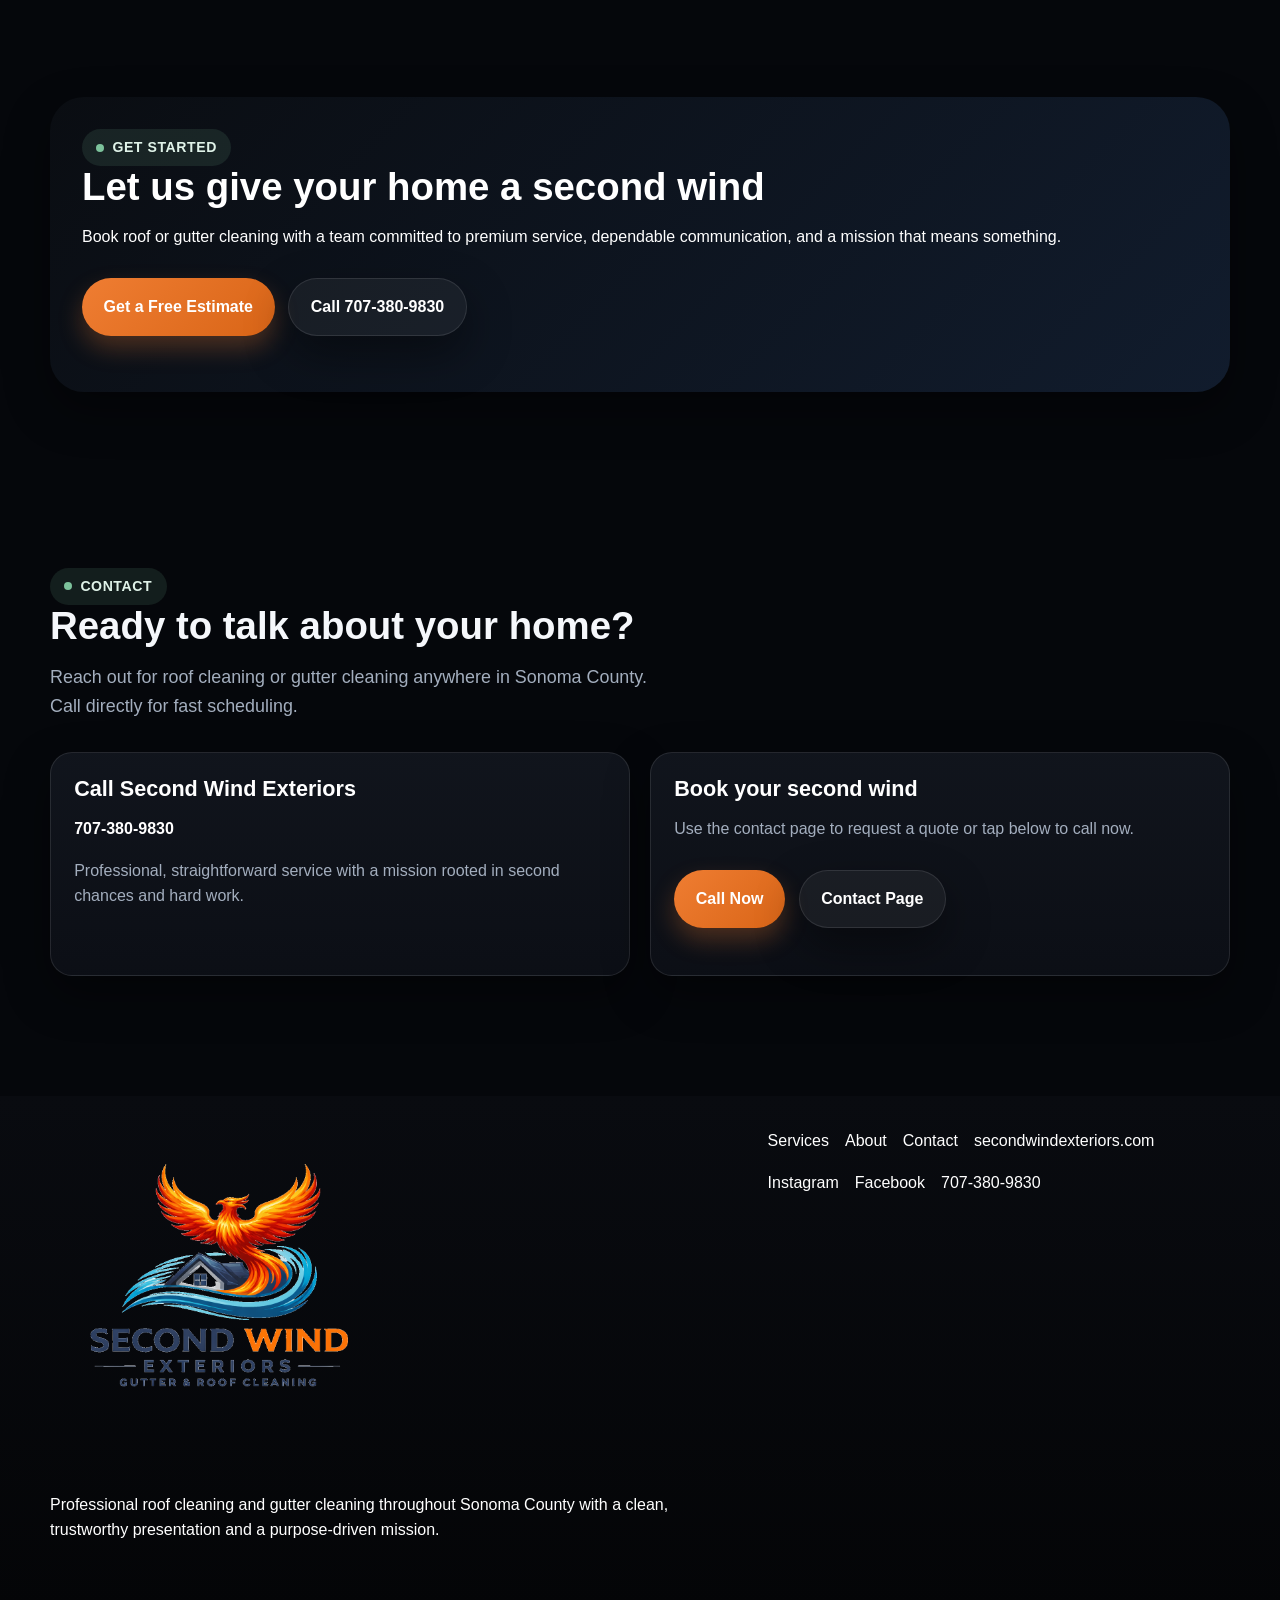
==== commit edfad5d6: "Add files via upload" ====
--- a/index.html
+++ b/index.html
@@ -40,10 +40,14 @@
             <div class="container hero-grid">
                 <div class="hero-copy">
                     <img class="hero-logo" src="assets/second-wind-logo.png" alt="Second Wind Exteriors logo">
+                    <div class="hero-brand-panel">
+                        <span class="brand-kicker">Second Wind Exteriors</span>
+                        <p>Roof Cleaning • Gutter Cleaning • Sonoma County</p>
+                    </div>
                     <span class="eyebrow">Luxury exterior care with purpose</span>
                     <p class="hero-tagline">Restoring homes. Rebuilding lives.</p>
-                    <h1>A Second Wind for Homes… and the People Who Restore Them</h1>
-                    <p class="lead">We clean roofs and gutters with meticulous care across Sonoma County while creating meaningful opportunities for dependable people who have been overlooked by traditional employers.</p>
+                    <h1>Second Wind Exteriors brings a second wind to Sonoma County homes.</h1>
+                    <p class="lead">Professional roof cleaning and gutter cleaning delivered with care, consistency, and a mission homeowners can feel good about.</p>
                     <div class="hero-actions">
                         <a class="btn btn-primary" href="contact.html">Schedule Your Second Wind</a>
                         <a class="btn btn-secondary" href="services.html">Explore Services</a>
@@ -56,8 +60,8 @@
                     </ul>
                 </div>
                 <div class="hero-card">
-                    <h3>High-end service. Mission-driven heart.</h3>
-                    <p>Second Wind Exteriors blends premium exterior cleaning with a belief that hard work and second chances can change lives.</p>
+                    <h3>Roof and gutter cleaning with standards.</h3>
+                    <p>Second Wind Exteriors delivers dependable roof cleaning and gutter cleaning with sharp presentation, honest work, and a purpose-driven mission.</p>
                     <div class="visual-grid">
                         <div class="visual-pane">
                             <span class="label">Before</span>
@@ -73,7 +77,6 @@
                     <div class="badge-row">
                         <span>Roof Cleaning</span>
                         <span>Gutter Cleaning</span>
-                        <span>High-End Detailing</span>
                         <span>Sonoma County</span>
                     </div>
                 </div>
@@ -87,7 +90,7 @@
                     <h2>Exterior care that protects your home and elevates its appearance</h2>
                     <p class="lead">Every service is delivered with professionalism, careful workmanship, and respect for the property we are trusted to restore.</p>
                 </div>
-                <div class="grid-3">
+                <div class="grid-2">
                     <article class="card">
                         <div class="icon-badge" aria-hidden="true">
                             <svg viewBox="0 0 24 24" fill="none">
@@ -108,17 +111,6 @@
                         </div>
                         <h3>Gutter Cleaning</h3>
                         <p>Keep drainage systems clear and functioning properly with reliable gutter care that helps protect the structure below.</p>
-                    </article>
-                    <article class="card">
-                        <div class="icon-badge" aria-hidden="true">
-                            <svg viewBox="0 0 24 24" fill="none">
-                                <path d="M6 18L18 6" stroke="currentColor" stroke-width="2" stroke-linecap="round"/>
-                                <path d="M7 7H7.01M17 17H17.01" stroke="currentColor" stroke-width="3" stroke-linecap="round"/>
-                                <path d="M5 14C8 11 12 10 19 10" stroke="currentColor" stroke-width="2" stroke-linecap="round"/>
-                            </svg>
-                        </div>
-                        <h3>High-End Detailing</h3>
-                        <p>Trim lines, corners, and finishing touches are handled with the same standard of care expected from a premium exterior service.</p>
                     </article>
                 </div>
             </div>
@@ -201,7 +193,7 @@
                 <div class="section-heading">
                     <span class="eyebrow">Contact</span>
                     <h2>Ready to talk about your home?</h2>
-                    <p class="lead">Reach out for roof cleaning, gutter cleaning, or a polished exterior refresh anywhere in Sonoma County. Call directly for fast scheduling.</p>
+                    <p class="lead">Reach out for roof cleaning or gutter cleaning anywhere in Sonoma County. Call directly for fast scheduling.</p>
                 </div>
                 <div class="grid-2">
                     <div class="contact-card">
--- a/styles.css
+++ b/styles.css
@@ -1,15 +1,15 @@
 :root {
-    --navy: #0c2340;
-    --navy-soft: #15375f;
+    --navy: #f5f7fb;
+    --navy-soft: #d8e0ec;
     --orange: #ef7d32;
     --orange-dark: #d96517;
     --green: #7cc29b;
-    --text: #15202b;
-    --muted: #627285;
-    --surface: #ffffff;
-    --surface-alt: #f4f7fb;
-    --border: #dbe4ee;
-    --shadow: 0 18px 45px rgba(12, 35, 64, 0.12);
+    --text: #f5f7fb;
+    --muted: #a3aebe;
+    --surface: #0f1218;
+    --surface-alt: #05070b;
+    --border: rgba(255, 255, 255, 0.1);
+    --shadow: 0 18px 45px rgba(0, 0, 0, 0.4);
     --radius: 22px;
     --container: 1180px;
 }
@@ -67,8 +67,8 @@
     gap: 0.5rem;
     padding: 0.45rem 0.9rem;
     border-radius: 999px;
-    background: rgba(124, 194, 155, 0.14);
-    color: var(--navy-soft);
+    background: rgba(124, 194, 155, 0.12);
+    color: #dff2e8;
     font-size: 0.88rem;
     font-weight: 700;
     letter-spacing: 0.04em;
@@ -117,8 +117,8 @@
     position: sticky;
     top: 0;
     z-index: 20;
-    background: rgba(255, 255, 255, 0.9);
-    border-bottom: 1px solid rgba(219, 228, 238, 0.8);
+    background: rgba(5, 7, 11, 0.88);
+    border-bottom: 1px solid rgba(255, 255, 255, 0.08);
     backdrop-filter: blur(14px);
 }
 
@@ -135,7 +135,7 @@
     align-items: center;
     gap: 0.85rem;
     font-weight: 800;
-    color: var(--navy);
+    color: #fff;
 }
 
 .brand img {
@@ -155,6 +155,12 @@
     font-weight: 600;
 }
 
+.brand-mark span:first-child {
+    font-size: 1.02rem;
+    letter-spacing: 0.03em;
+    text-transform: uppercase;
+}
+
 .hero-logo {
     width: min(100%, 470px);
     margin: 0 0 1.25rem;
@@ -177,7 +183,7 @@
 
 .nav-links a {
     font-weight: 600;
-    color: var(--navy-soft);
+    color: #d7deea;
 }
 
 .nav-links a:hover,
@@ -189,7 +195,7 @@
     display: none;
     border: 0;
     background: transparent;
-    color: var(--navy);
+    color: #fff;
     padding: 0.5rem;
 }
 
@@ -223,23 +229,23 @@
 }
 
 .btn-secondary {
-    color: var(--navy);
+    color: #fff;
+    background: rgba(255, 255, 255, 0.05);
+    border: 1px solid var(--border);
+    box-shadow: var(--shadow);
+}
+
+.btn-dark {
+    color: #05070b;
     background: #fff;
-    border: 1px solid var(--border);
-    box-shadow: var(--shadow);
-}
-
-.btn-dark {
-    color: #fff;
-    background: var(--navy);
 }
 
 .hero {
     padding: 3.5rem 0 4.5rem;
     background:
-        radial-gradient(circle at top right, rgba(124, 194, 155, 0.16), transparent 25%),
-        radial-gradient(circle at top left, rgba(239, 125, 50, 0.14), transparent 24%),
-        linear-gradient(180deg, #ffffff, #f4f7fb 78%);
+        radial-gradient(circle at top right, rgba(124, 194, 155, 0.12), transparent 28%),
+        radial-gradient(circle at top left, rgba(239, 125, 50, 0.18), transparent 24%),
+        linear-gradient(180deg, #090b0f, #05070b 78%);
 }
 
 .hero-grid {
@@ -257,6 +263,32 @@
     text-transform: uppercase;
 }
 
+.hero-brand-panel {
+    display: inline-flex;
+    flex-direction: column;
+    gap: 0.35rem;
+    margin: 0 0 1.15rem;
+    padding: 0.95rem 1.1rem;
+    border: 1px solid rgba(239, 125, 50, 0.25);
+    border-radius: 18px;
+    background: linear-gradient(135deg, rgba(239, 125, 50, 0.12), rgba(12, 35, 64, 0.22));
+    box-shadow: var(--shadow);
+}
+
+.brand-kicker {
+    color: #fff;
+    font-size: 0.95rem;
+    font-weight: 800;
+    letter-spacing: 0.08em;
+    text-transform: uppercase;
+}
+
+.hero-brand-panel p {
+    margin: 0;
+    color: #d8e0ec;
+    font-weight: 600;
+}
+
 .hero-actions,
 .cta-actions,
 .contact-actions {
@@ -279,16 +311,16 @@
 .trust-list li,
 .meta-list li {
     padding: 0.75rem 1rem;
-    background: #fff;
+    background: rgba(255, 255, 255, 0.05);
     border: 1px solid var(--border);
     border-radius: 999px;
-    color: var(--navy-soft);
+    color: #e8edf5;
     font-weight: 700;
     box-shadow: 0 10px 25px rgba(12, 35, 64, 0.06);
 }
 
 .hero-card {
-    background: linear-gradient(180deg, rgba(12, 35, 64, 0.98), rgba(21, 55, 95, 0.96));
+    background: linear-gradient(180deg, rgba(12, 16, 24, 0.98), rgba(11, 28, 49, 0.96));
     color: #fff;
     padding: 1.7rem;
     border-radius: 28px;
@@ -397,11 +429,26 @@
 .faq-card,
 .contact-card,
 .metric-card {
-    background: #fff;
+    background: linear-gradient(180deg, rgba(17, 21, 29, 0.98), rgba(12, 15, 22, 0.98));
     border-radius: var(--radius);
     border: 1px solid var(--border);
     padding: 1.45rem;
     box-shadow: var(--shadow);
+}
+
+.card h3,
+.info-card h3,
+.service-card h3,
+.value-card h3,
+.faq-card h3,
+.contact-card h3,
+.metric-card h3,
+.card strong,
+.service-card strong,
+.value-card strong,
+.faq-card strong,
+.contact-card strong {
+    color: #fff;
 }
 
 .icon-badge {
@@ -464,7 +511,7 @@
 }
 
 .highlight-panel {
-    background: #fff;
+    background: linear-gradient(180deg, rgba(16, 20, 29, 0.98), rgba(10, 13, 19, 0.98));
     border-radius: 30px;
     padding: 2rem;
     border: 1px solid var(--border);
@@ -474,13 +521,13 @@
 .metric-card strong {
     display: block;
     font-size: 2rem;
-    color: var(--navy);
+    color: var(--orange);
     line-height: 1;
     margin-bottom: 0.4rem;
 }
 
 .cta-band {
-    background: linear-gradient(135deg, var(--navy), #184472);
+    background: linear-gradient(135deg, #0a0d12, #111c2d);
     color: #fff;
     border-radius: 34px;
     padding: 2rem;
@@ -497,7 +544,7 @@
 .footer {
     margin-top: 2rem;
     padding: 2rem 0 3rem;
-    background: linear-gradient(180deg, #18385f, var(--navy));
+    background: linear-gradient(180deg, #090b10, #040507);
 }
 
 .footer-grid {
@@ -515,13 +562,13 @@
 
 .page-hero {
     padding: 4rem 0 3rem;
-    background: linear-gradient(180deg, #fff, #eef3f9);
+    background: linear-gradient(180deg, #090b10, #05070b);
 }
 
 .page-card {
     padding: 2rem;
     border-radius: 30px;
-    background: linear-gradient(140deg, rgba(12,35,64,0.98), rgba(21,55,95,0.95));
+    background: linear-gradient(140deg, rgba(8, 11, 16, 0.98), rgba(13, 29, 48, 0.95));
     box-shadow: var(--shadow);
 }
 
@@ -547,7 +594,7 @@
 .process-step {
     position: relative;
     padding: 1.2rem 1.2rem 1.2rem 4.2rem;
-    background: #fff;
+    background: linear-gradient(180deg, rgba(17, 21, 29, 0.98), rgba(12, 15, 22, 0.98));
     border-radius: 20px;
     border: 1px solid var(--border);
     box-shadow: var(--shadow);
@@ -573,7 +620,7 @@
 blockquote {
     margin: 0;
     padding: 1.25rem;
-    background: #fff;
+    background: rgba(255, 255, 255, 0.04);
     border-left: 4px solid var(--orange);
     border-radius: 18px;
     color: var(--navy-soft);
@@ -582,7 +629,7 @@
 
 .contact-card strong,
 .contact-card a {
-    color: var(--navy);
+    color: #fff;
 }
 
 .form-grid {
@@ -599,7 +646,7 @@
 
 .field label {
     font-weight: 700;
-    color: var(--navy);
+    color: #fff;
 }
 
 .field input,
@@ -609,8 +656,8 @@
     padding: 0.95rem 1rem;
     border-radius: 16px;
     border: 1px solid var(--border);
-    background: #fdfefe;
-    color: var(--text);
+    background: rgba(255, 255, 255, 0.04);
+    color: #fff;
 }
 
 .field textarea {
@@ -639,8 +686,8 @@
     align-items: center;
     padding: 0.6rem 0.9rem;
     border-radius: 999px;
-    background: rgba(12,35,64,0.06);
-    color: var(--navy-soft);
+    background: rgba(255,255,255,0.06);
+    color: #e7edf6;
     font-weight: 700;
 }
 
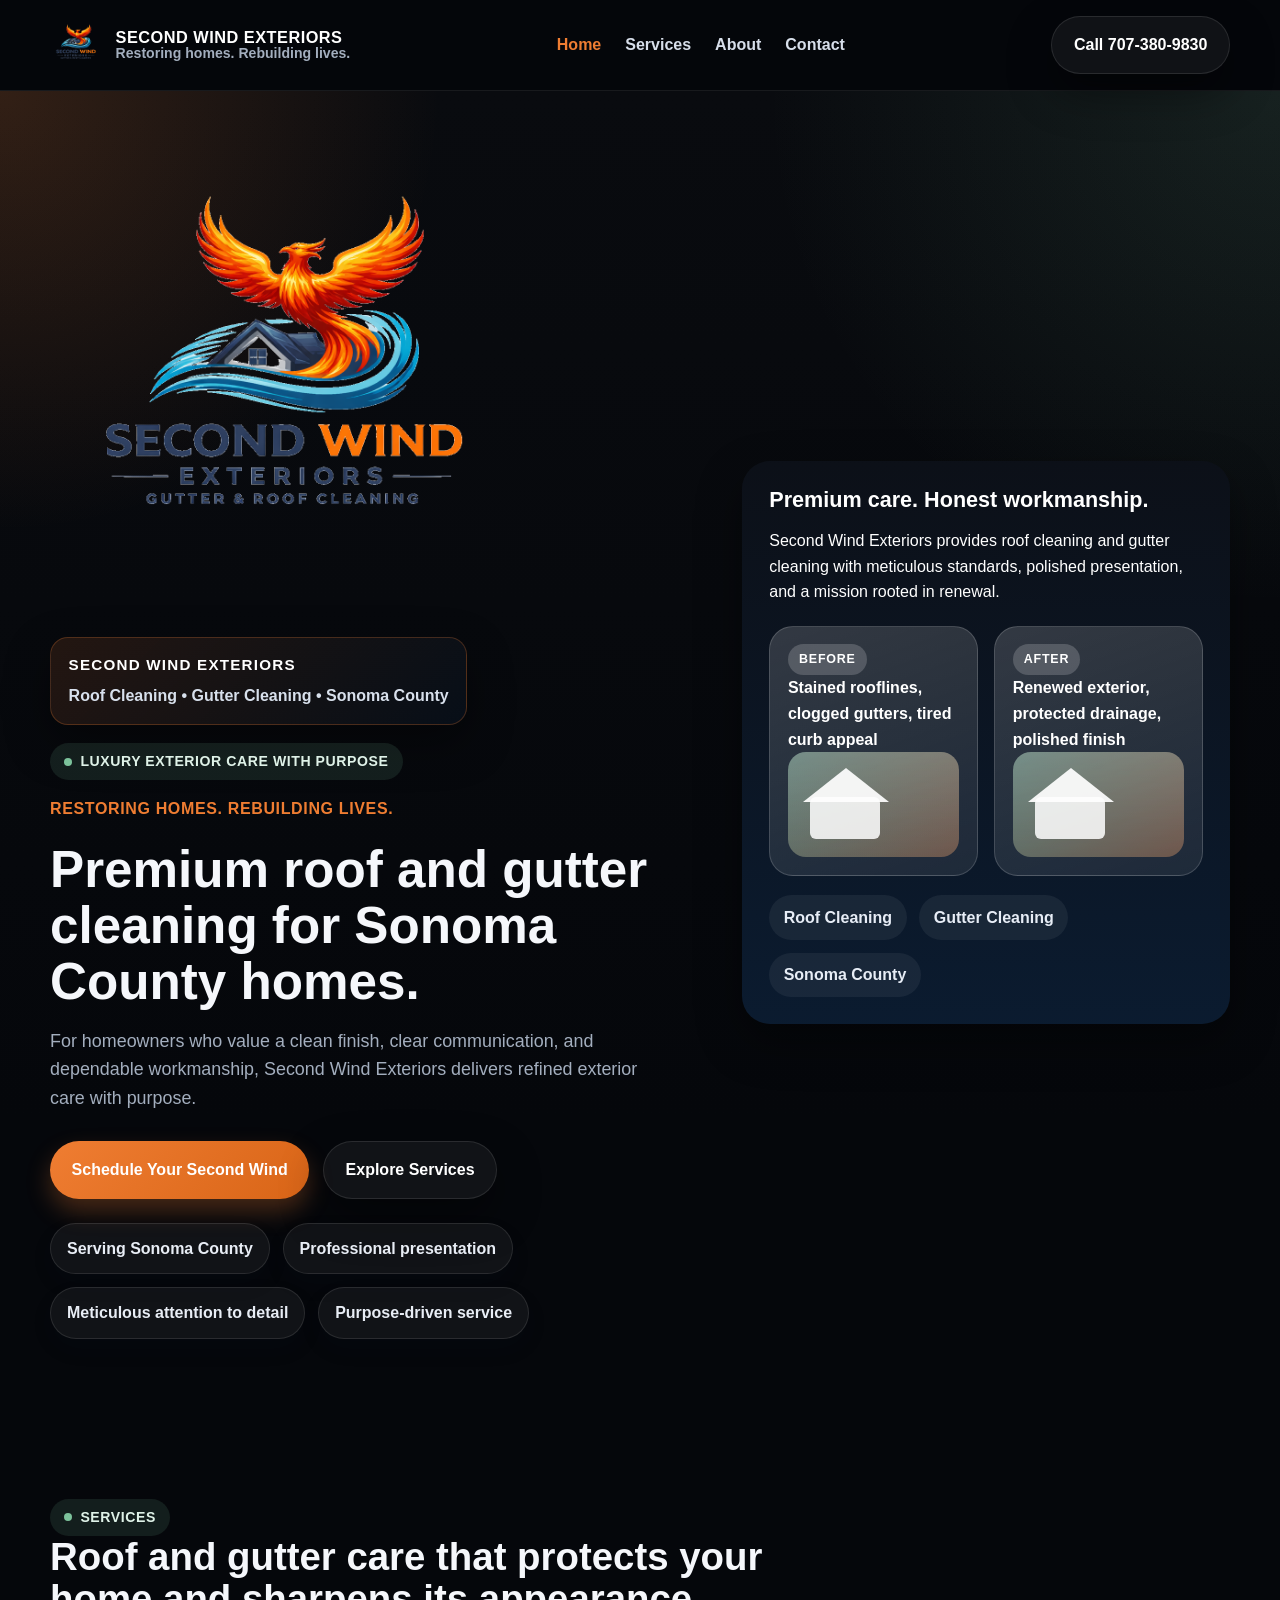
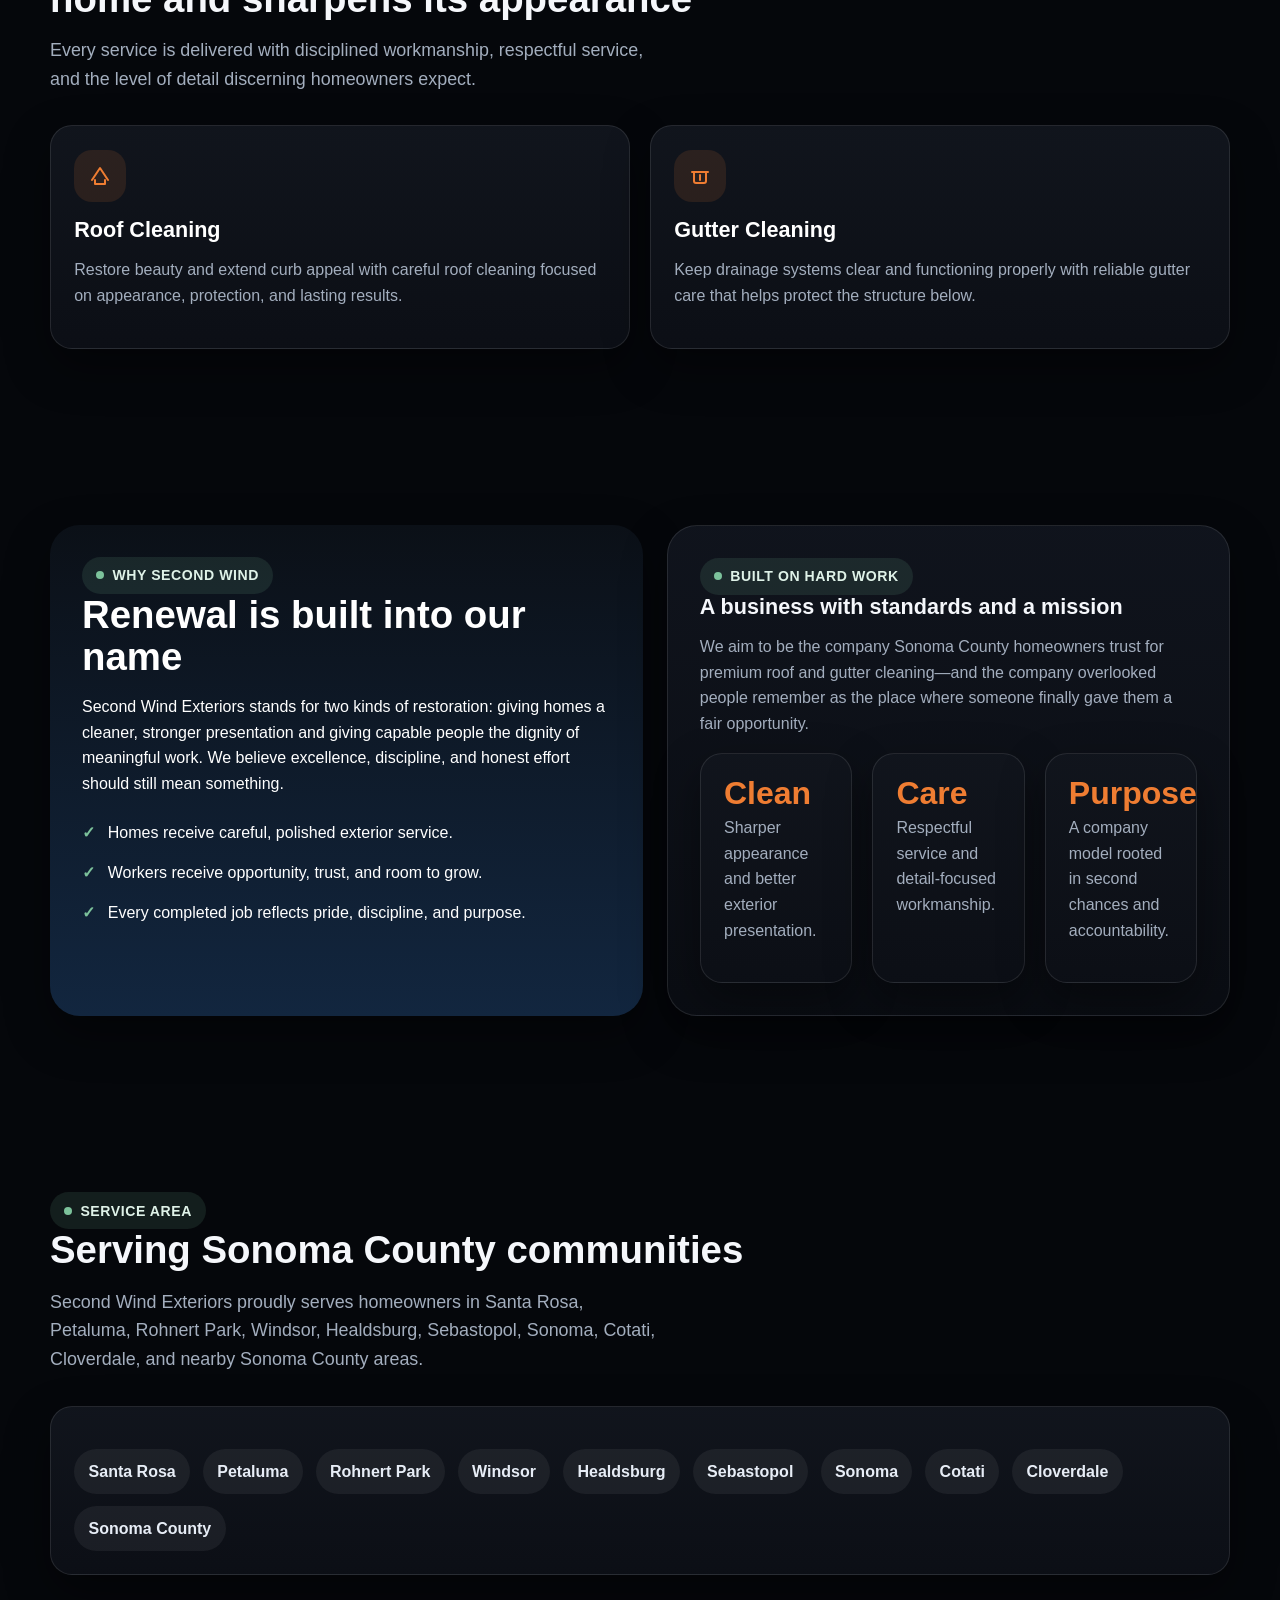
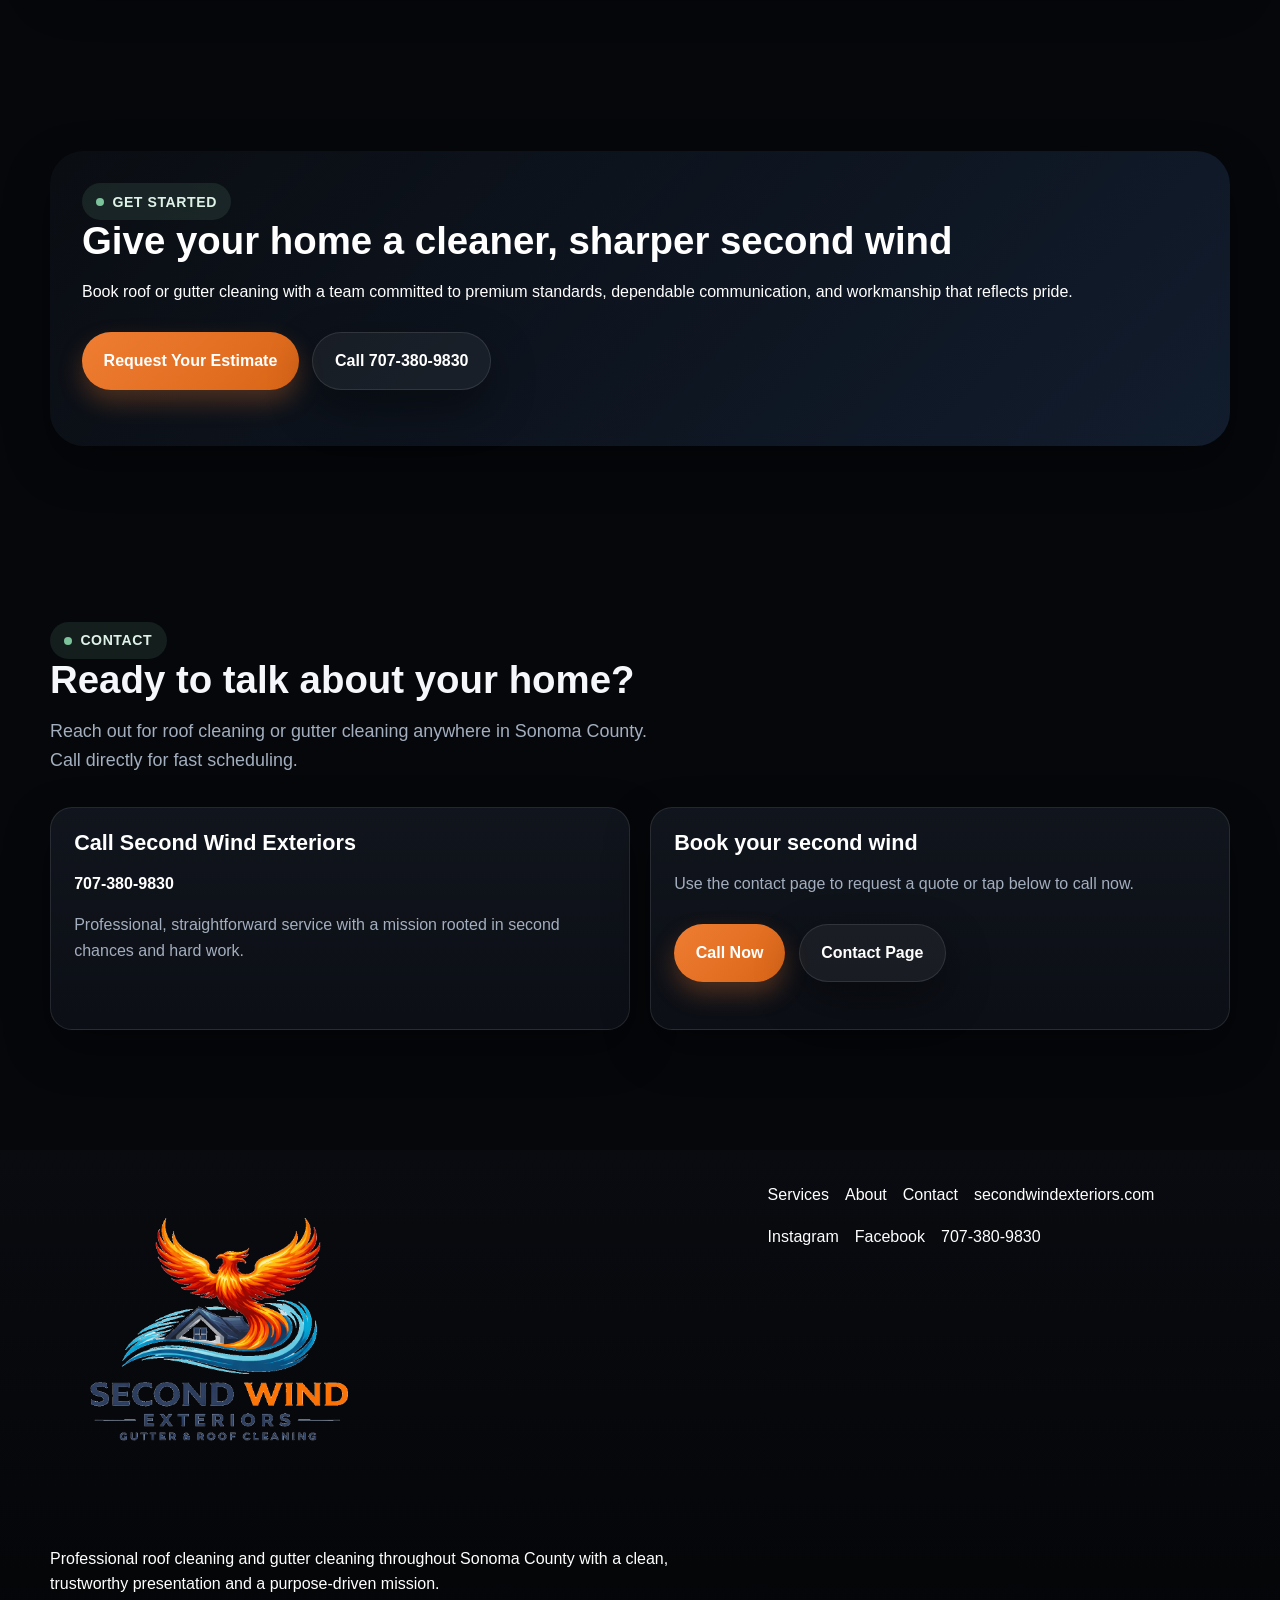
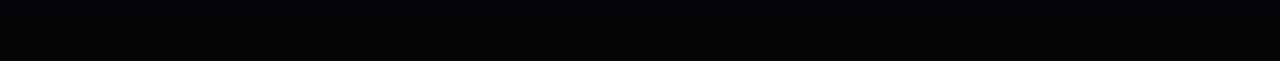
==== commit cfbd17ed: "Add files via upload" ====
--- a/index.html
+++ b/index.html
@@ -46,8 +46,8 @@
                     </div>
                     <span class="eyebrow">Luxury exterior care with purpose</span>
                     <p class="hero-tagline">Restoring homes. Rebuilding lives.</p>
-                    <h1>Second Wind Exteriors brings a second wind to Sonoma County homes.</h1>
-                    <p class="lead">Professional roof cleaning and gutter cleaning delivered with care, consistency, and a mission homeowners can feel good about.</p>
+                    <h1>Premium roof and gutter cleaning for Sonoma County homes.</h1>
+                    <p class="lead">For homeowners who value a clean finish, clear communication, and dependable workmanship, Second Wind Exteriors delivers refined exterior care with purpose.</p>
                     <div class="hero-actions">
                         <a class="btn btn-primary" href="contact.html">Schedule Your Second Wind</a>
                         <a class="btn btn-secondary" href="services.html">Explore Services</a>
@@ -60,8 +60,8 @@
                     </ul>
                 </div>
                 <div class="hero-card">
-                    <h3>Roof and gutter cleaning with standards.</h3>
-                    <p>Second Wind Exteriors delivers dependable roof cleaning and gutter cleaning with sharp presentation, honest work, and a purpose-driven mission.</p>
+                    <h3>Premium care. Honest workmanship.</h3>
+                    <p>Second Wind Exteriors provides roof cleaning and gutter cleaning with meticulous standards, polished presentation, and a mission rooted in renewal.</p>
                     <div class="visual-grid">
                         <div class="visual-pane">
                             <span class="label">Before</span>
@@ -87,8 +87,8 @@
             <div class="container">
                 <div class="section-heading">
                     <span class="eyebrow">Services</span>
-                    <h2>Exterior care that protects your home and elevates its appearance</h2>
-                    <p class="lead">Every service is delivered with professionalism, careful workmanship, and respect for the property we are trusted to restore.</p>
+                    <h2>Roof and gutter care that protects your home and sharpens its appearance</h2>
+                    <p class="lead">Every service is delivered with disciplined workmanship, respectful service, and the level of detail discerning homeowners expect.</p>
                 </div>
                 <div class="grid-2">
                     <article class="card">
@@ -121,7 +121,7 @@
                 <div class="story-panel">
                     <span class="eyebrow">Why Second Wind</span>
                     <h2>Renewal is built into our name</h2>
-                    <p>Second Wind Exteriors exists for two kinds of restoration: giving homes a fresh start and giving capable people the dignity of meaningful work. We believe that clean lines, reliable service, and honest effort can rebuild more than curb appeal.</p>
+                    <p>Second Wind Exteriors stands for two kinds of restoration: giving homes a cleaner, stronger presentation and giving capable people the dignity of meaningful work. We believe excellence, discipline, and honest effort should still mean something.</p>
                     <ul class="story-list">
                         <li>Homes receive careful, polished exterior service.</li>
                         <li>Workers receive opportunity, trust, and room to grow.</li>
@@ -131,7 +131,7 @@
                 <div class="highlight-panel">
                     <span class="eyebrow">Built on hard work</span>
                     <h3>A business with standards and a mission</h3>
-                    <p>We aim to be the company homeowners call when they want trustworthy, high-quality service—and the company overlooked people remember as the place where someone finally gave them a fair shot.</p>
+                    <p>We aim to be the company Sonoma County homeowners trust for premium roof and gutter cleaning—and the company overlooked people remember as the place where someone finally gave them a fair opportunity.</p>
                     <div class="metrics-grid">
                         <div class="metric-card">
                             <strong>Clean</strong>
@@ -178,10 +178,10 @@
             <div class="container">
                 <div class="cta-band">
                     <span class="eyebrow">Get started</span>
-                    <h2>Let us give your home a second wind</h2>
-                    <p>Book roof or gutter cleaning with a team committed to premium service, dependable communication, and a mission that means something.</p>
+                    <h2>Give your home a cleaner, sharper second wind</h2>
+                    <p>Book roof or gutter cleaning with a team committed to premium standards, dependable communication, and workmanship that reflects pride.</p>
                     <div class="cta-actions">
-                        <a class="btn btn-primary" href="contact.html">Get a Free Estimate</a>
+                        <a class="btn btn-primary" href="contact.html">Request Your Estimate</a>
                         <a class="btn btn-secondary" href="tel:7073809830">Call 707-380-9830</a>
                     </div>
                 </div>
--- a/styles.css
+++ b/styles.css
@@ -476,7 +476,7 @@
 }
 
 .story-panel {
-    background: linear-gradient(180deg, var(--navy), #112f52);
+    background: linear-gradient(180deg, #0b1017, #12263f);
     color: #fff;
     border-radius: 30px;
     padding: 2rem;
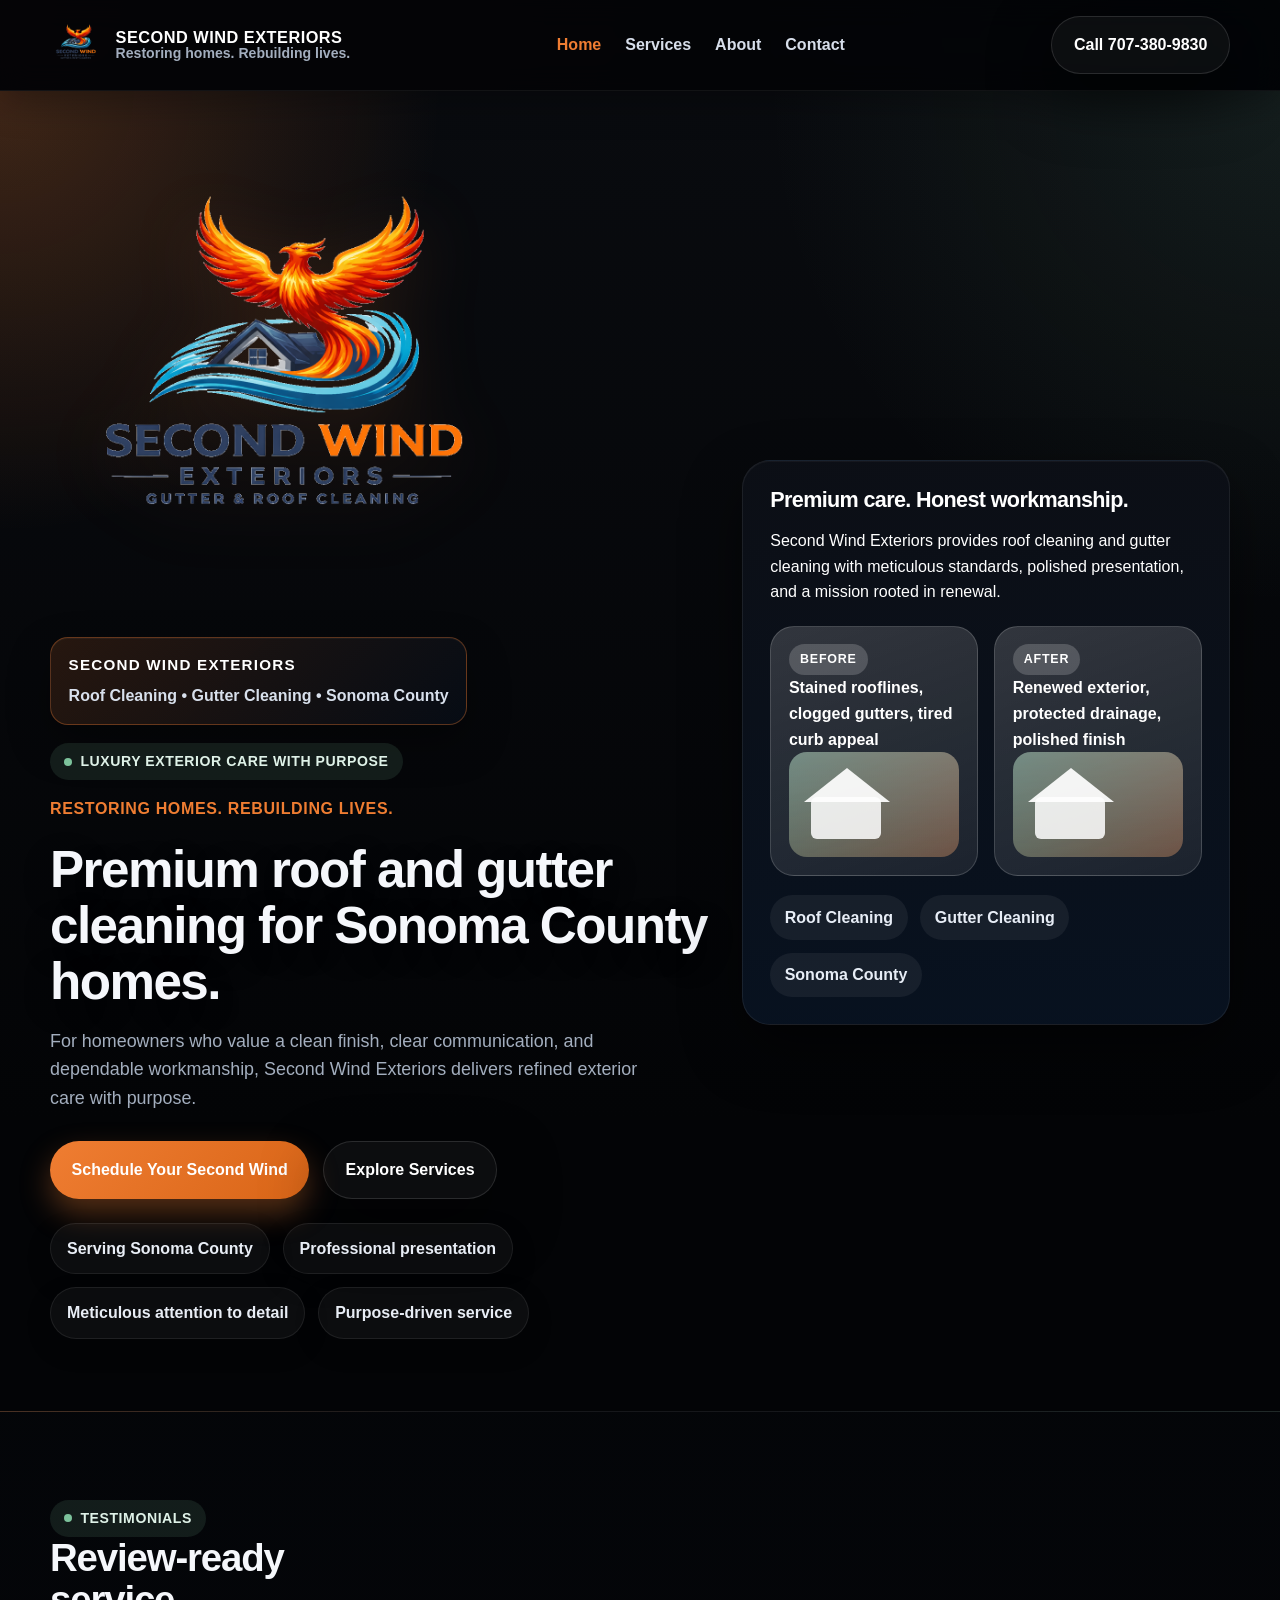
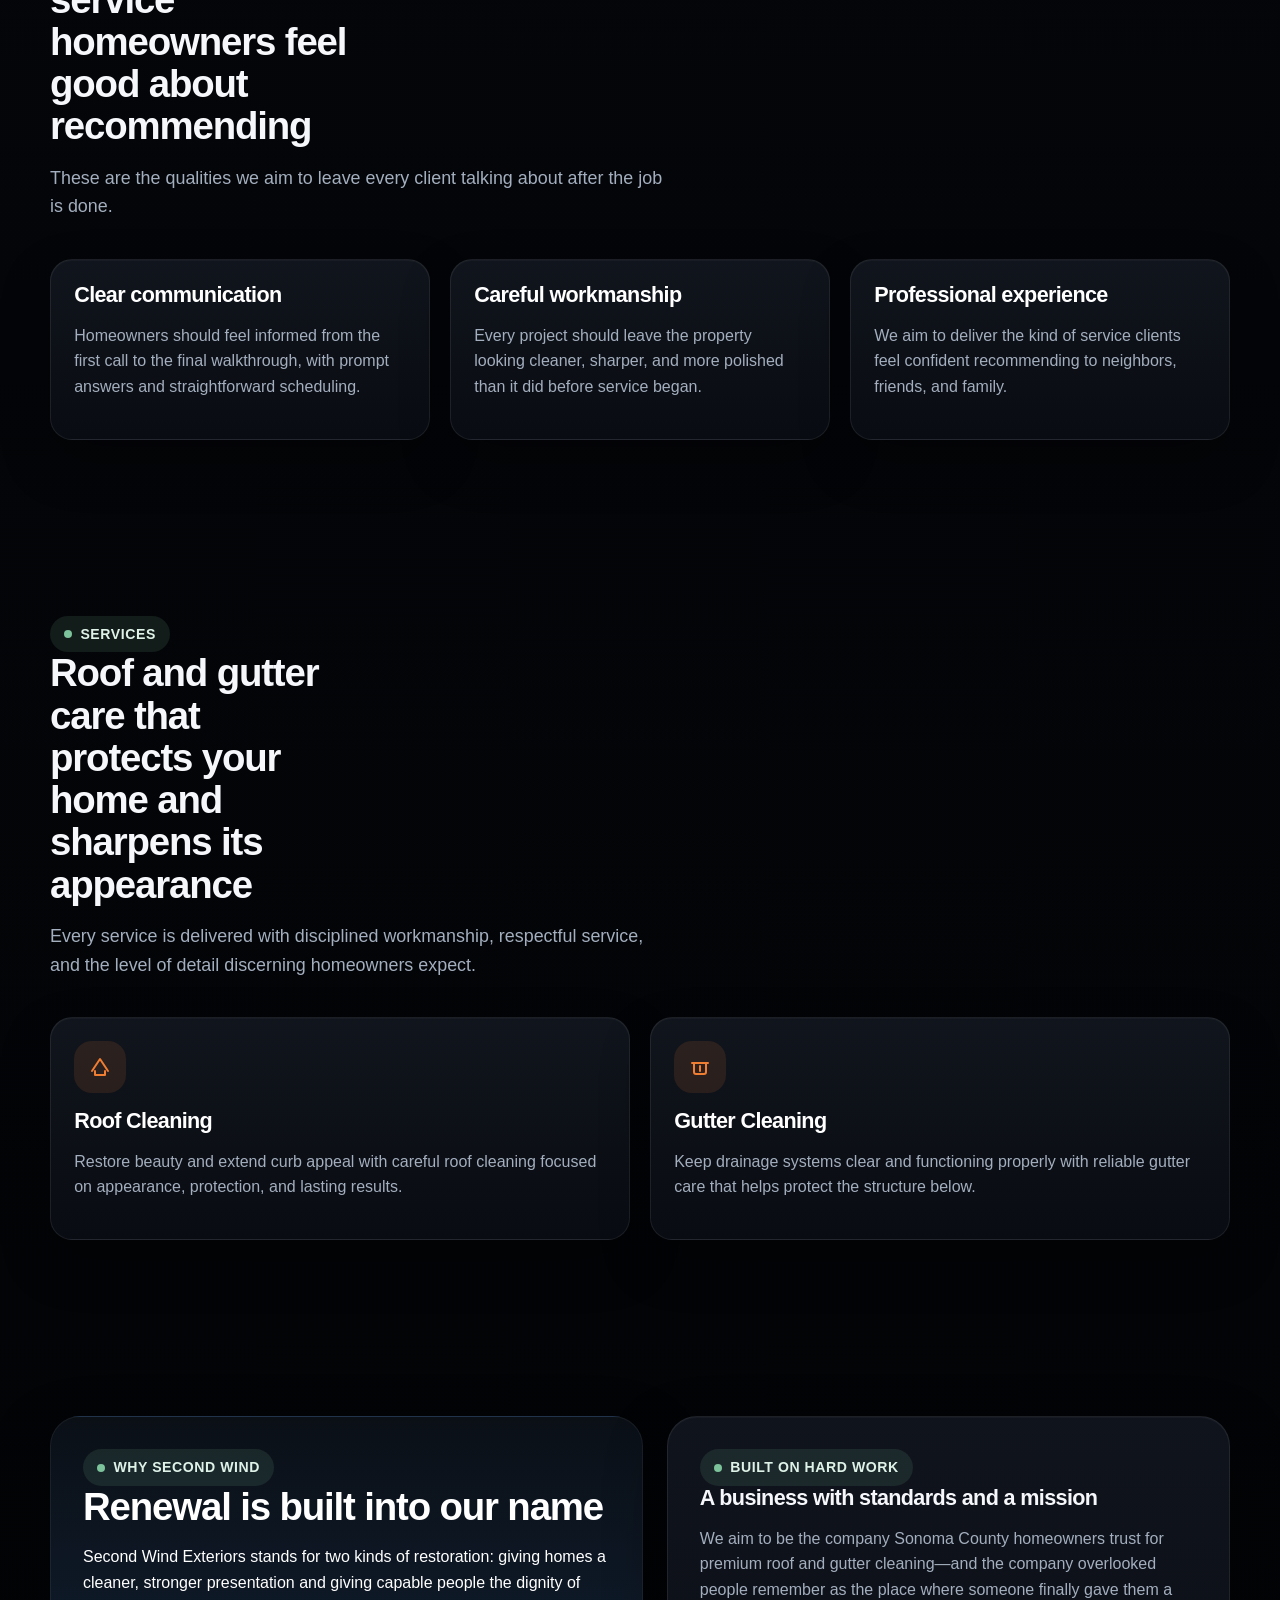
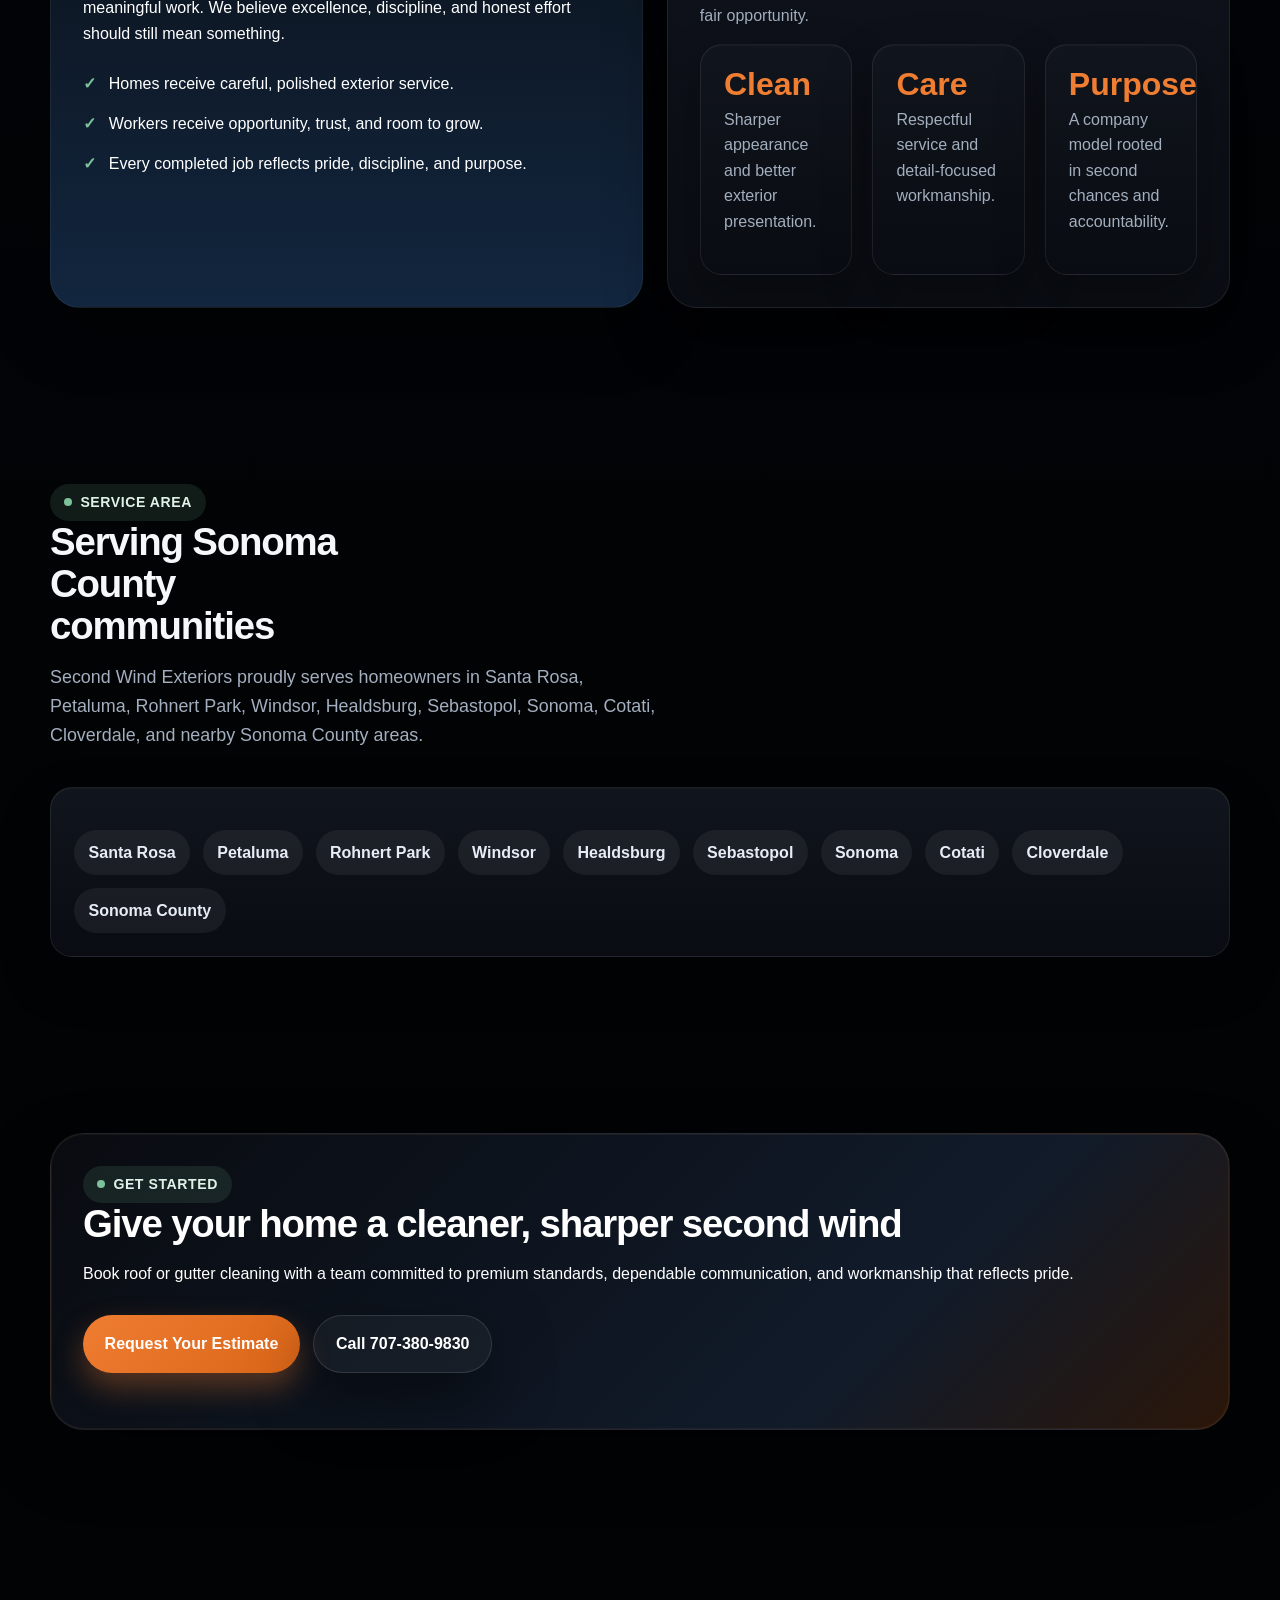
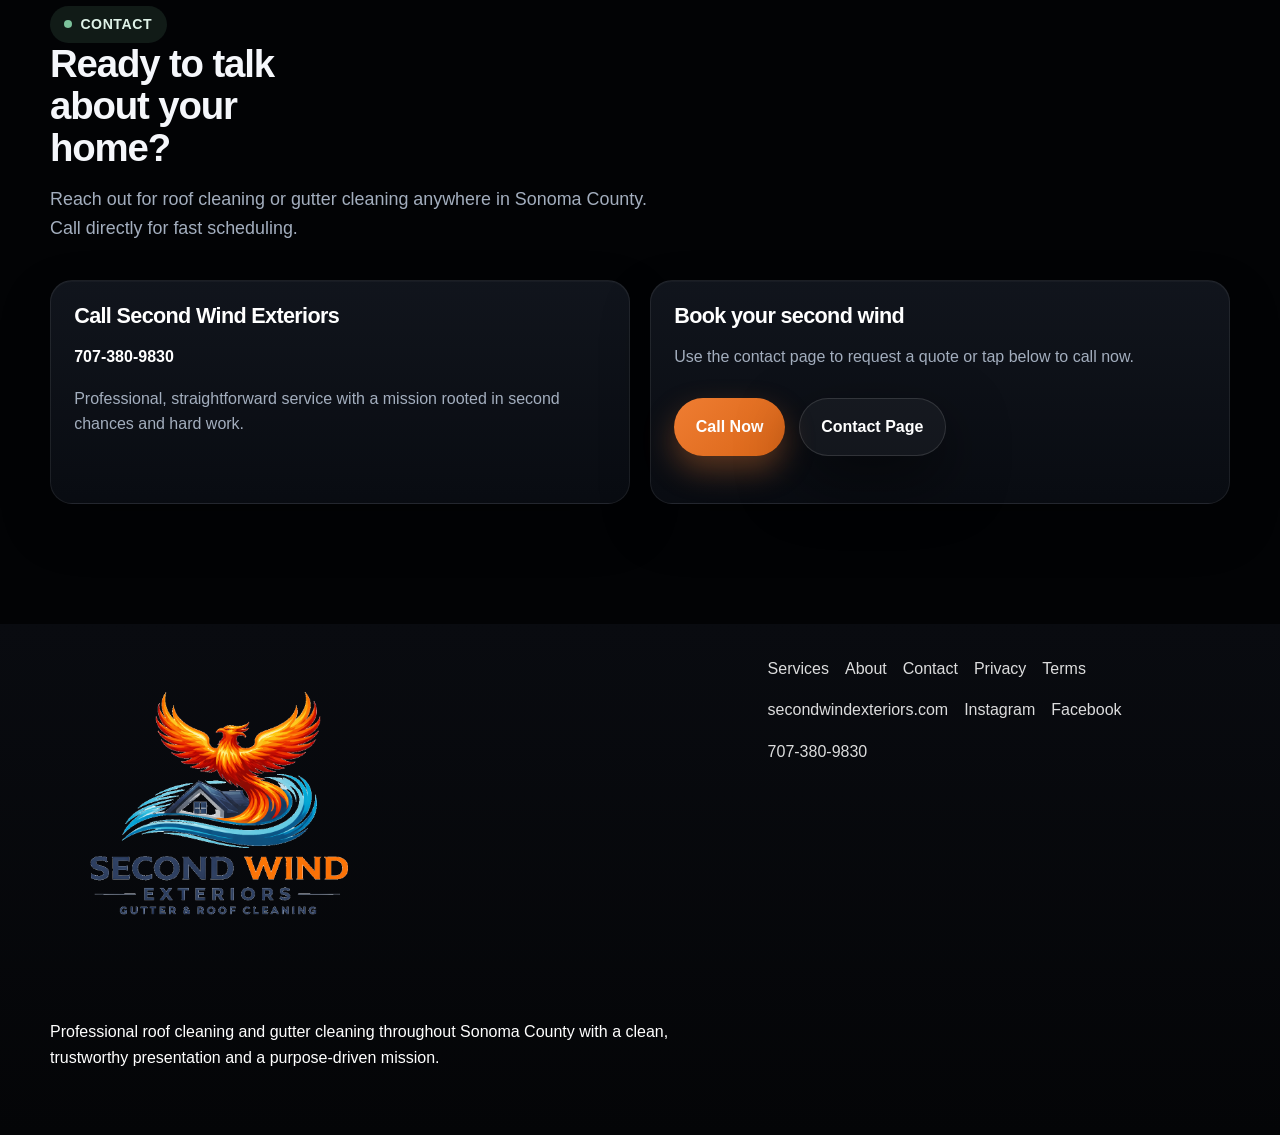
==== commit c6879bec: "Add files via upload" ====
--- a/index.html
+++ b/index.html
@@ -86,6 +86,30 @@
         <section class="section">
             <div class="container">
                 <div class="section-heading">
+                    <span class="eyebrow">Testimonials</span>
+                    <h2>Review-ready service homeowners feel good about recommending</h2>
+                    <p class="lead">These are the qualities we aim to leave every client talking about after the job is done.</p>
+                </div>
+                <div class="grid-3">
+                    <article class="card">
+                        <h3>Clear communication</h3>
+                        <p>Homeowners should feel informed from the first call to the final walkthrough, with prompt answers and straightforward scheduling.</p>
+                    </article>
+                    <article class="card">
+                        <h3>Careful workmanship</h3>
+                        <p>Every project should leave the property looking cleaner, sharper, and more polished than it did before service began.</p>
+                    </article>
+                    <article class="card">
+                        <h3>Professional experience</h3>
+                        <p>We aim to deliver the kind of service clients feel confident recommending to neighbors, friends, and family.</p>
+                    </article>
+                </div>
+            </div>
+        </section>
+
+        <section class="section">
+            <div class="container">
+                <div class="section-heading">
                     <span class="eyebrow">Services</span>
                     <h2>Roof and gutter care that protects your home and sharpens its appearance</h2>
                     <p class="lead">Every service is delivered with disciplined workmanship, respectful service, and the level of detail discerning homeowners expect.</p>
@@ -227,6 +251,8 @@
                     <a href="services.html">Services</a>
                     <a href="about.html">About</a>
                     <a href="contact.html">Contact</a>
+                    <a href="privacy.html">Privacy</a>
+                    <a href="terms.html">Terms</a>
                     <a href="https://secondwindexteriors.com">secondwindexteriors.com</a>
                     <a href="https://instagram.com/secondwindexteriors" target="_blank" rel="noopener noreferrer">Instagram</a>
                     <a href="https://facebook.com/Secondwindexteriors" target="_blank" rel="noopener noreferrer">Facebook</a>
--- a/styles.css
+++ b/styles.css
@@ -3,13 +3,14 @@
     --navy-soft: #d8e0ec;
     --orange: #ef7d32;
     --orange-dark: #d96517;
+    --orange-glow: rgba(239, 125, 50, 0.3);
     --green: #7cc29b;
     --text: #f5f7fb;
     --muted: #a3aebe;
-    --surface: #0f1218;
-    --surface-alt: #05070b;
+    --surface: #11151d;
+    --surface-alt: #020305;
     --border: rgba(255, 255, 255, 0.1);
-    --shadow: 0 18px 45px rgba(0, 0, 0, 0.4);
+    --shadow: 0 24px 60px rgba(0, 0, 0, 0.5);
     --radius: 22px;
     --container: 1180px;
 }
@@ -26,7 +27,10 @@
     margin: 0;
     font-family: Inter, "Segoe UI", Roboto, Helvetica, Arial, sans-serif;
     color: var(--text);
-    background: var(--surface-alt);
+    background:
+        radial-gradient(circle at top left, rgba(239, 125, 50, 0.08), transparent 20%),
+        radial-gradient(circle at top right, rgba(124, 194, 155, 0.06), transparent 18%),
+        linear-gradient(180deg, #05070b, #020305 65%);
     line-height: 1.6;
 }
 
@@ -54,11 +58,20 @@
 
 .section {
     padding: 5.5rem 0;
+    position: relative;
 }
 
 .section-heading {
     max-width: 720px;
-    margin-bottom: 2rem;
+    margin-bottom: 2.35rem;
+}
+
+.section-heading h2 {
+    max-width: 14ch;
+}
+
+.section-heading p {
+    max-width: 62ch;
 }
 
 .eyebrow {
@@ -89,6 +102,7 @@
     margin: 0 0 1rem;
     color: var(--navy);
     line-height: 1.1;
+    letter-spacing: -0.03em;
 }
 
 h1 {
@@ -117,9 +131,10 @@
     position: sticky;
     top: 0;
     z-index: 20;
-    background: rgba(5, 7, 11, 0.88);
-    border-bottom: 1px solid rgba(255, 255, 255, 0.08);
+    background: rgba(2, 3, 5, 0.82);
+    border-bottom: 1px solid rgba(255, 255, 255, 0.06);
     backdrop-filter: blur(14px);
+    box-shadow: 0 12px 35px rgba(0, 0, 0, 0.28);
 }
 
 .nav {
@@ -164,6 +179,7 @@
 .hero-logo {
     width: min(100%, 470px);
     margin: 0 0 1.25rem;
+    filter: drop-shadow(0 12px 34px rgba(239, 125, 50, 0.14));
 }
 
 .footer-brand {
@@ -215,7 +231,7 @@
     border: 0;
     cursor: pointer;
     font-weight: 700;
-    transition: transform 0.2s ease, box-shadow 0.2s ease, background 0.2s ease;
+    transition: transform 0.2s ease, box-shadow 0.2s ease, background 0.2s ease, border-color 0.2s ease;
 }
 
 .btn:hover {
@@ -225,14 +241,19 @@
 .btn-primary {
     color: #fff;
     background: linear-gradient(135deg, var(--orange), var(--orange-dark));
-    box-shadow: 0 12px 25px rgba(239, 125, 50, 0.28);
+    box-shadow: 0 14px 30px rgba(239, 125, 50, 0.34);
 }
 
 .btn-secondary {
     color: #fff;
-    background: rgba(255, 255, 255, 0.05);
-    border: 1px solid var(--border);
+    background: rgba(255, 255, 255, 0.04);
+    border: 1px solid rgba(255, 255, 255, 0.12);
     box-shadow: var(--shadow);
+}
+
+.btn-secondary:hover {
+    border-color: rgba(239, 125, 50, 0.45);
+    box-shadow: 0 14px 35px rgba(0, 0, 0, 0.35);
 }
 
 .btn-dark {
@@ -243,9 +264,10 @@
 .hero {
     padding: 3.5rem 0 4.5rem;
     background:
-        radial-gradient(circle at top right, rgba(124, 194, 155, 0.12), transparent 28%),
-        radial-gradient(circle at top left, rgba(239, 125, 50, 0.18), transparent 24%),
-        linear-gradient(180deg, #090b0f, #05070b 78%);
+        radial-gradient(circle at top right, rgba(124, 194, 155, 0.1), transparent 28%),
+        radial-gradient(circle at top left, rgba(239, 125, 50, 0.24), transparent 24%),
+        linear-gradient(180deg, #090b0f, #030406 78%);
+    border-bottom: 1px solid rgba(255, 255, 255, 0.05);
 }
 
 .hero-grid {
@@ -269,10 +291,10 @@
     gap: 0.35rem;
     margin: 0 0 1.15rem;
     padding: 0.95rem 1.1rem;
-    border: 1px solid rgba(239, 125, 50, 0.25);
+    border: 1px solid rgba(239, 125, 50, 0.34);
     border-radius: 18px;
-    background: linear-gradient(135deg, rgba(239, 125, 50, 0.12), rgba(12, 35, 64, 0.22));
-    box-shadow: var(--shadow);
+    background: linear-gradient(135deg, rgba(239, 125, 50, 0.14), rgba(12, 35, 64, 0.2));
+    box-shadow: 0 18px 40px rgba(0, 0, 0, 0.35), inset 0 1px 0 rgba(255, 255, 255, 0.04);
 }
 
 .brand-kicker {
@@ -311,20 +333,21 @@
 .trust-list li,
 .meta-list li {
     padding: 0.75rem 1rem;
-    background: rgba(255, 255, 255, 0.05);
-    border: 1px solid var(--border);
+    background: rgba(255, 255, 255, 0.04);
+    border: 1px solid rgba(255, 255, 255, 0.08);
     border-radius: 999px;
     color: #e8edf5;
     font-weight: 700;
-    box-shadow: 0 10px 25px rgba(12, 35, 64, 0.06);
+    box-shadow: 0 10px 25px rgba(0, 0, 0, 0.22);
 }
 
 .hero-card {
-    background: linear-gradient(180deg, rgba(12, 16, 24, 0.98), rgba(11, 28, 49, 0.96));
+    background: linear-gradient(180deg, rgba(12, 15, 22, 0.98), rgba(8, 18, 32, 0.98));
     color: #fff;
     padding: 1.7rem;
     border-radius: 28px;
-    box-shadow: var(--shadow);
+    border: 1px solid rgba(255, 255, 255, 0.07);
+    box-shadow: 0 24px 60px rgba(0, 0, 0, 0.45), inset 0 1px 0 rgba(255, 255, 255, 0.04);
 }
 
 .hero-card h3,
@@ -429,11 +452,11 @@
 .faq-card,
 .contact-card,
 .metric-card {
-    background: linear-gradient(180deg, rgba(17, 21, 29, 0.98), rgba(12, 15, 22, 0.98));
+    background: linear-gradient(180deg, rgba(17, 21, 29, 0.98), rgba(9, 12, 18, 0.98));
     border-radius: var(--radius);
-    border: 1px solid var(--border);
+    border: 1px solid rgba(255, 255, 255, 0.08);
     padding: 1.45rem;
-    box-shadow: var(--shadow);
+    box-shadow: 0 22px 50px rgba(0, 0, 0, 0.28), inset 0 1px 0 rgba(255, 255, 255, 0.03);
 }
 
 .card h3,
@@ -480,7 +503,8 @@
     color: #fff;
     border-radius: 30px;
     padding: 2rem;
-    box-shadow: var(--shadow);
+    border: 1px solid rgba(255, 255, 255, 0.06);
+    box-shadow: 0 24px 60px rgba(0, 0, 0, 0.4);
 }
 
 .story-panel h2,
@@ -514,8 +538,8 @@
     background: linear-gradient(180deg, rgba(16, 20, 29, 0.98), rgba(10, 13, 19, 0.98));
     border-radius: 30px;
     padding: 2rem;
-    border: 1px solid var(--border);
-    box-shadow: var(--shadow);
+    border: 1px solid rgba(255, 255, 255, 0.08);
+    box-shadow: 0 24px 60px rgba(0, 0, 0, 0.4), inset 0 1px 0 rgba(255, 255, 255, 0.03);
 }
 
 .metric-card strong {
@@ -527,17 +551,19 @@
 }
 
 .cta-band {
-    background: linear-gradient(135deg, #0a0d12, #111c2d);
+    background: linear-gradient(135deg, #090b10, #111b2a 70%, #2b1609 100%);
     color: #fff;
     border-radius: 34px;
     padding: 2rem;
-    box-shadow: var(--shadow);
+    border: 1px solid rgba(255, 255, 255, 0.08);
+    box-shadow: 0 26px 65px rgba(0, 0, 0, 0.45), 0 0 0 1px rgba(239, 125, 50, 0.08) inset;
 }
 
 .cta-band h2,
 .cta-band p,
 .footer p,
-.footer a {
+.footer a,
+.footer span {
     color: #fff;
 }
 
@@ -560,6 +586,16 @@
     gap: 1rem;
 }
 
+.footer-links a {
+    opacity: 0.86;
+    transition: opacity 0.2s ease, color 0.2s ease;
+}
+
+.footer-links a:hover {
+    opacity: 1;
+    color: var(--orange);
+}
+
 .page-hero {
     padding: 4rem 0 3rem;
     background: linear-gradient(180deg, #090b10, #05070b);
@@ -569,13 +605,19 @@
     padding: 2rem;
     border-radius: 30px;
     background: linear-gradient(140deg, rgba(8, 11, 16, 0.98), rgba(13, 29, 48, 0.95));
-    box-shadow: var(--shadow);
+    border: 1px solid rgba(255, 255, 255, 0.08);
+    box-shadow: 0 24px 60px rgba(0, 0, 0, 0.42);
 }
 
 .page-card h1,
 .page-card p,
 .page-card li {
     color: #fff;
+}
+
+.page-card h1,
+.hero-copy h1 {
+    text-shadow: 0 10px 30px rgba(0, 0, 0, 0.28);
 }
 
 .service-card ul,
@@ -596,8 +638,8 @@
     padding: 1.2rem 1.2rem 1.2rem 4.2rem;
     background: linear-gradient(180deg, rgba(17, 21, 29, 0.98), rgba(12, 15, 22, 0.98));
     border-radius: 20px;
-    border: 1px solid var(--border);
-    box-shadow: var(--shadow);
+    border: 1px solid rgba(255, 255, 255, 0.08);
+    box-shadow: 0 18px 40px rgba(0, 0, 0, 0.28);
 }
 
 .process-step::before {
@@ -660,6 +702,14 @@
     color: #fff;
 }
 
+.field input:focus,
+.field select:focus,
+.field textarea:focus {
+    outline: none;
+    border-color: rgba(239, 125, 50, 0.45);
+    box-shadow: 0 0 0 4px rgba(239, 125, 50, 0.12);
+}
+
 .field textarea {
     min-height: 140px;
     resize: vertical;
@@ -672,6 +722,49 @@
 .form-note {
     margin-top: 1rem;
     font-size: 0.95rem;
+}
+
+.form-status {
+    min-height: 1.5rem;
+    margin: 1rem 0 0;
+    font-size: 0.95rem;
+    font-weight: 600;
+    color: #dff2e8;
+}
+
+.form-status.is-error {
+    color: #ffb4b4;
+}
+
+.embed-card {
+    display: flex;
+    flex-direction: column;
+    gap: 1rem;
+}
+
+.map-frame {
+    width: 100%;
+    min-height: 360px;
+    border: 0;
+    border-radius: 20px;
+    background: rgba(255, 255, 255, 0.04);
+}
+
+.sticky-call {
+    position: fixed;
+    left: 1rem;
+    right: 1rem;
+    bottom: 1rem;
+    z-index: 40;
+    display: none;
+    align-items: center;
+    justify-content: center;
+    padding: 1rem 1.2rem;
+    border-radius: 999px;
+    background: linear-gradient(135deg, var(--orange), var(--orange-dark));
+    color: #fff;
+    font-weight: 800;
+    box-shadow: 0 18px 40px rgba(239, 125, 50, 0.34);
 }
 
 .badge-row {
@@ -689,6 +782,28 @@
     background: rgba(255,255,255,0.06);
     color: #e7edf6;
     font-weight: 700;
+}
+
+.card,
+.service-card,
+.value-card,
+.faq-card,
+.contact-card,
+.metric-card,
+.process-step {
+    transition: transform 0.2s ease, border-color 0.2s ease, box-shadow 0.2s ease;
+}
+
+.card:hover,
+.service-card:hover,
+.value-card:hover,
+.faq-card:hover,
+.contact-card:hover,
+.metric-card:hover,
+.process-step:hover {
+    transform: translateY(-3px);
+    border-color: rgba(239, 125, 50, 0.2);
+    box-shadow: 0 24px 55px rgba(0, 0, 0, 0.34);
 }
 
 @media (max-width: 980px) {
@@ -737,6 +852,10 @@
 }
 
 @media (max-width: 720px) {
+    body {
+        padding-bottom: 5.75rem;
+    }
+
     .section {
         padding: 4.5rem 0;
     }
@@ -774,4 +893,8 @@
     .footer-logo {
         width: 100%;
     }
-}
+
+    .sticky-call {
+        display: inline-flex;
+    }
+}
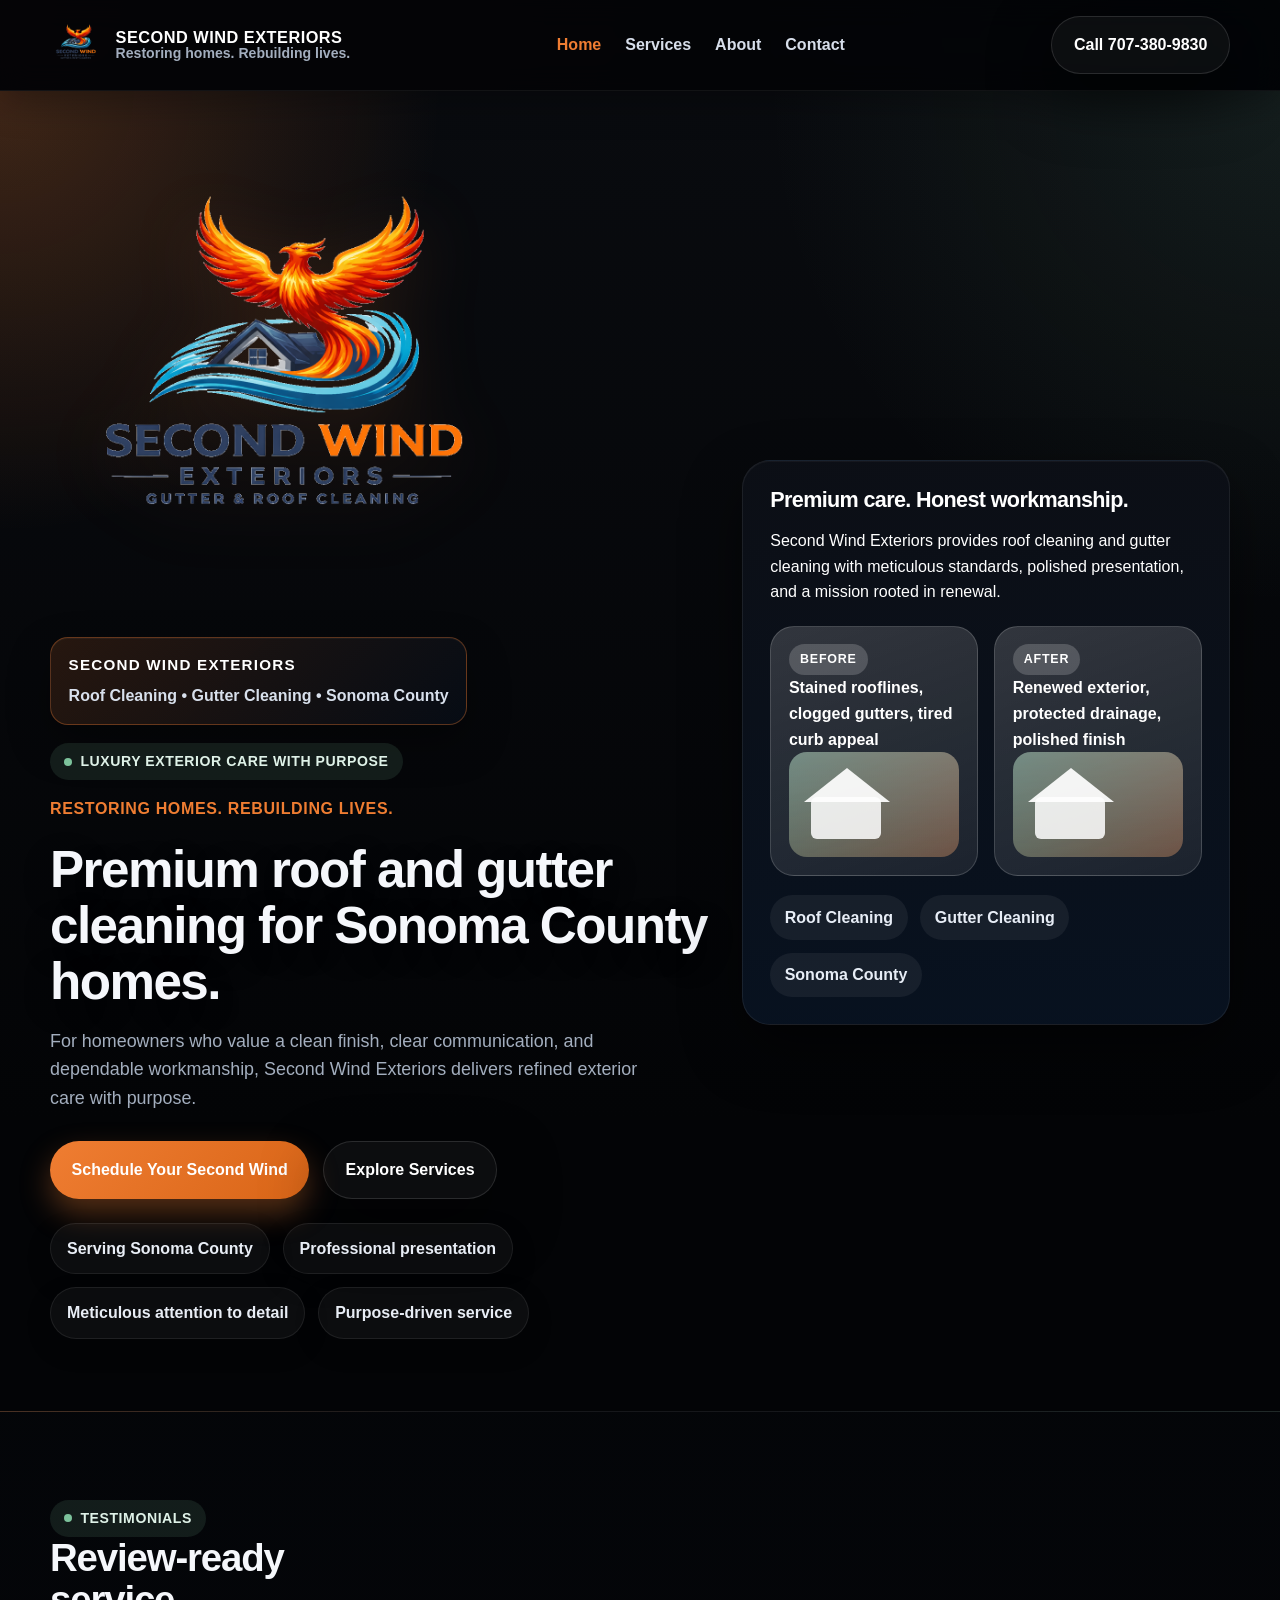
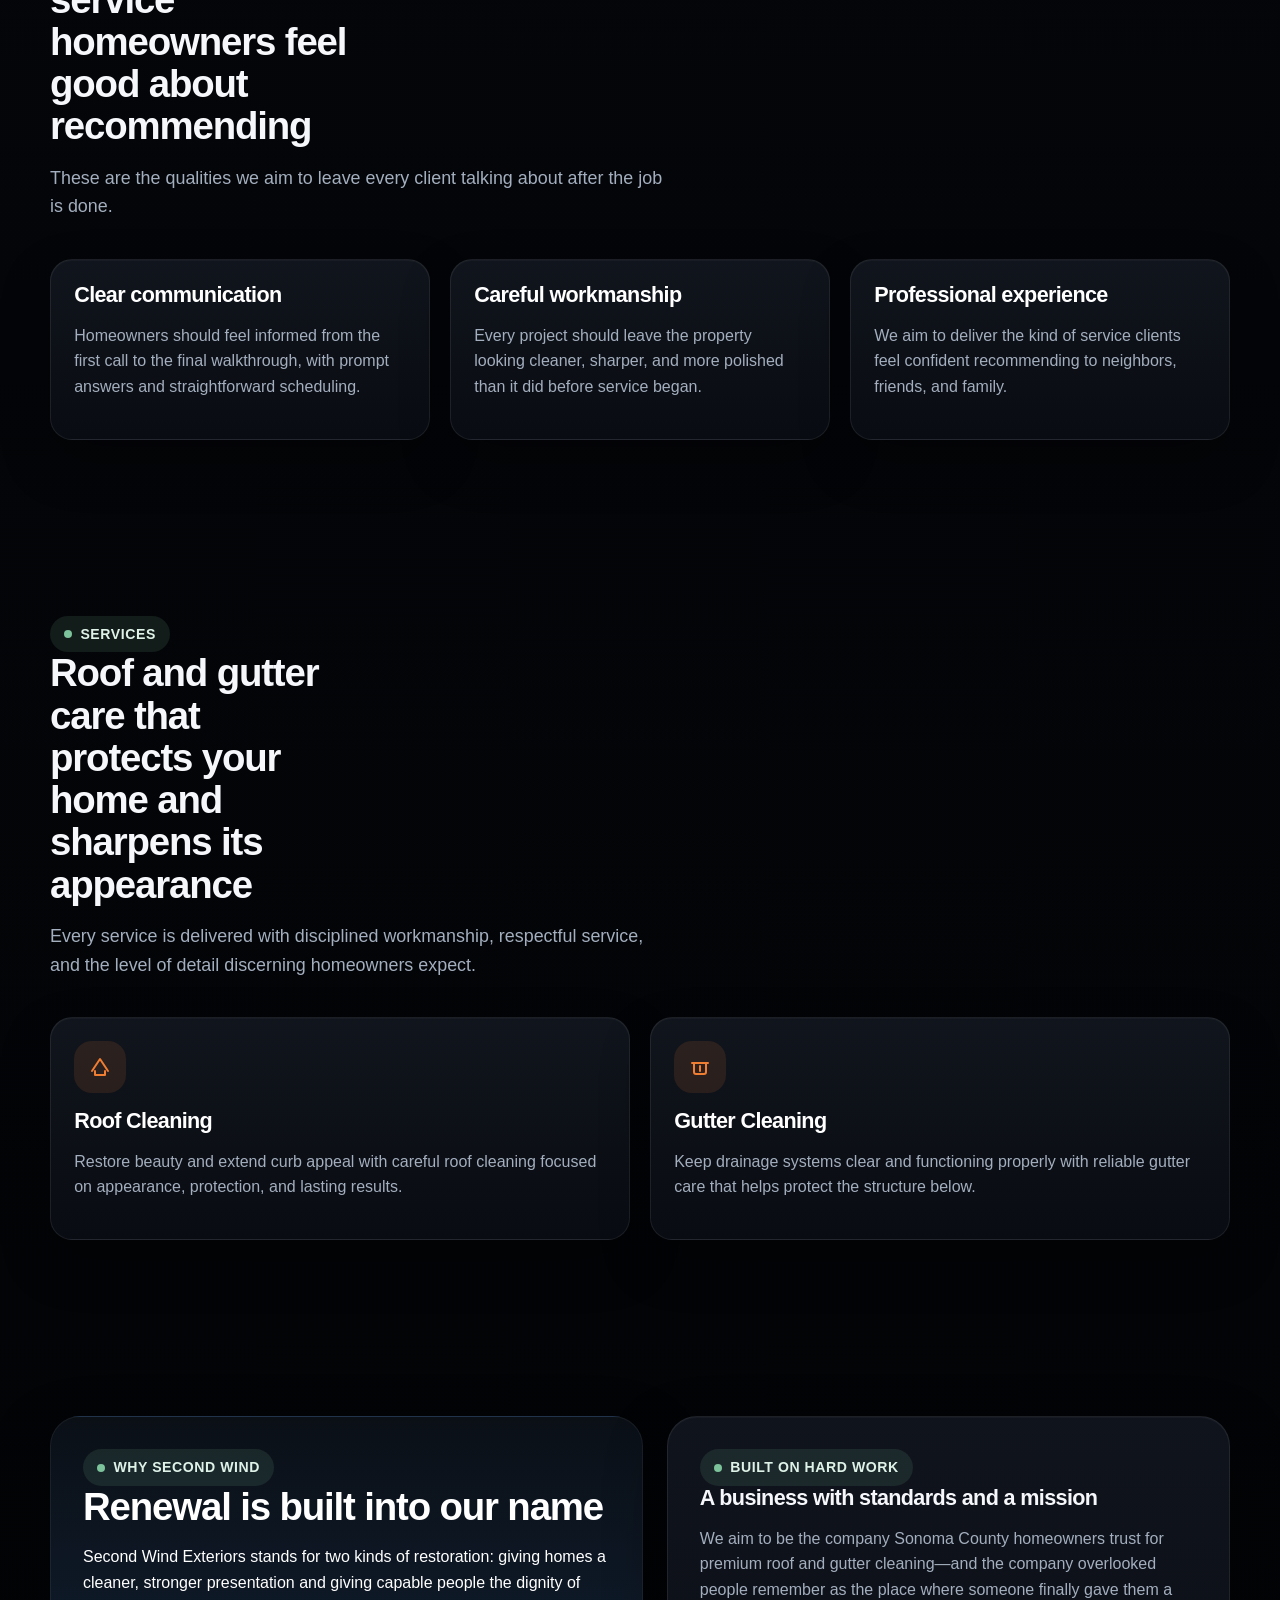
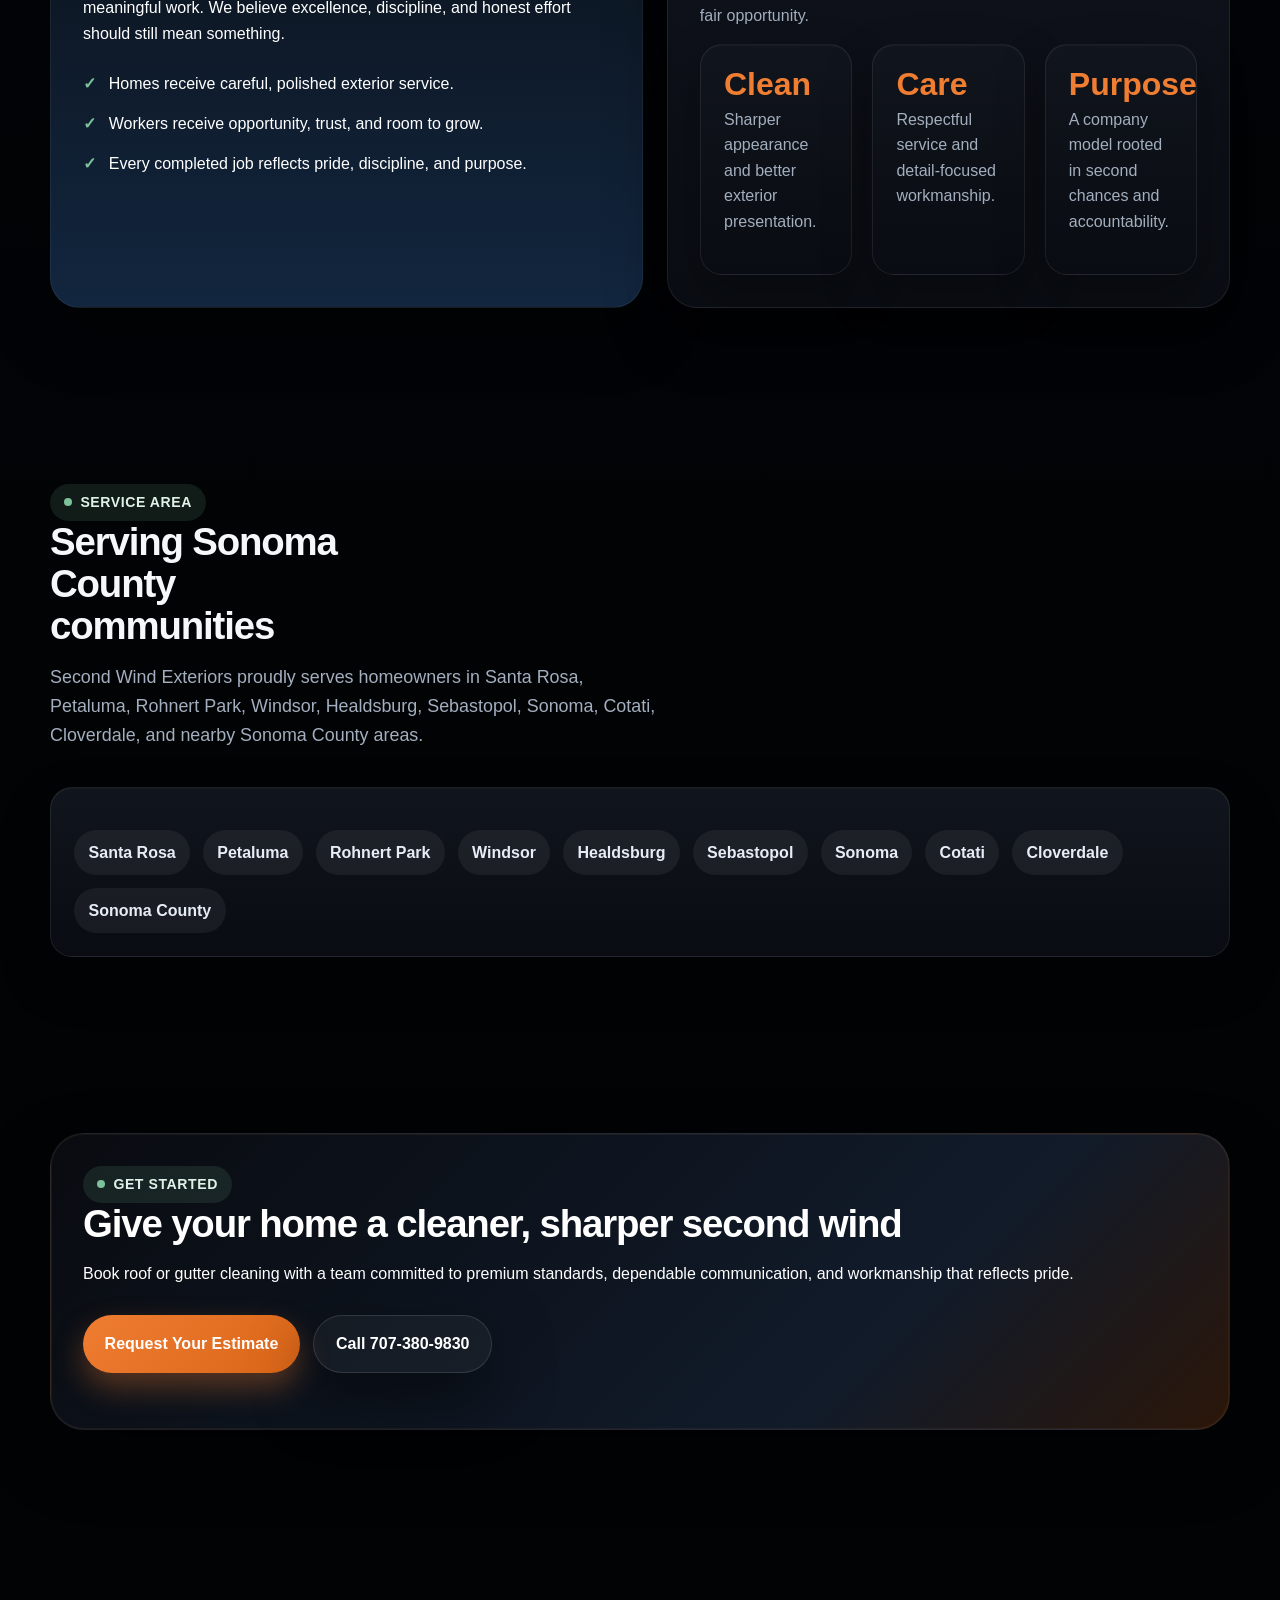
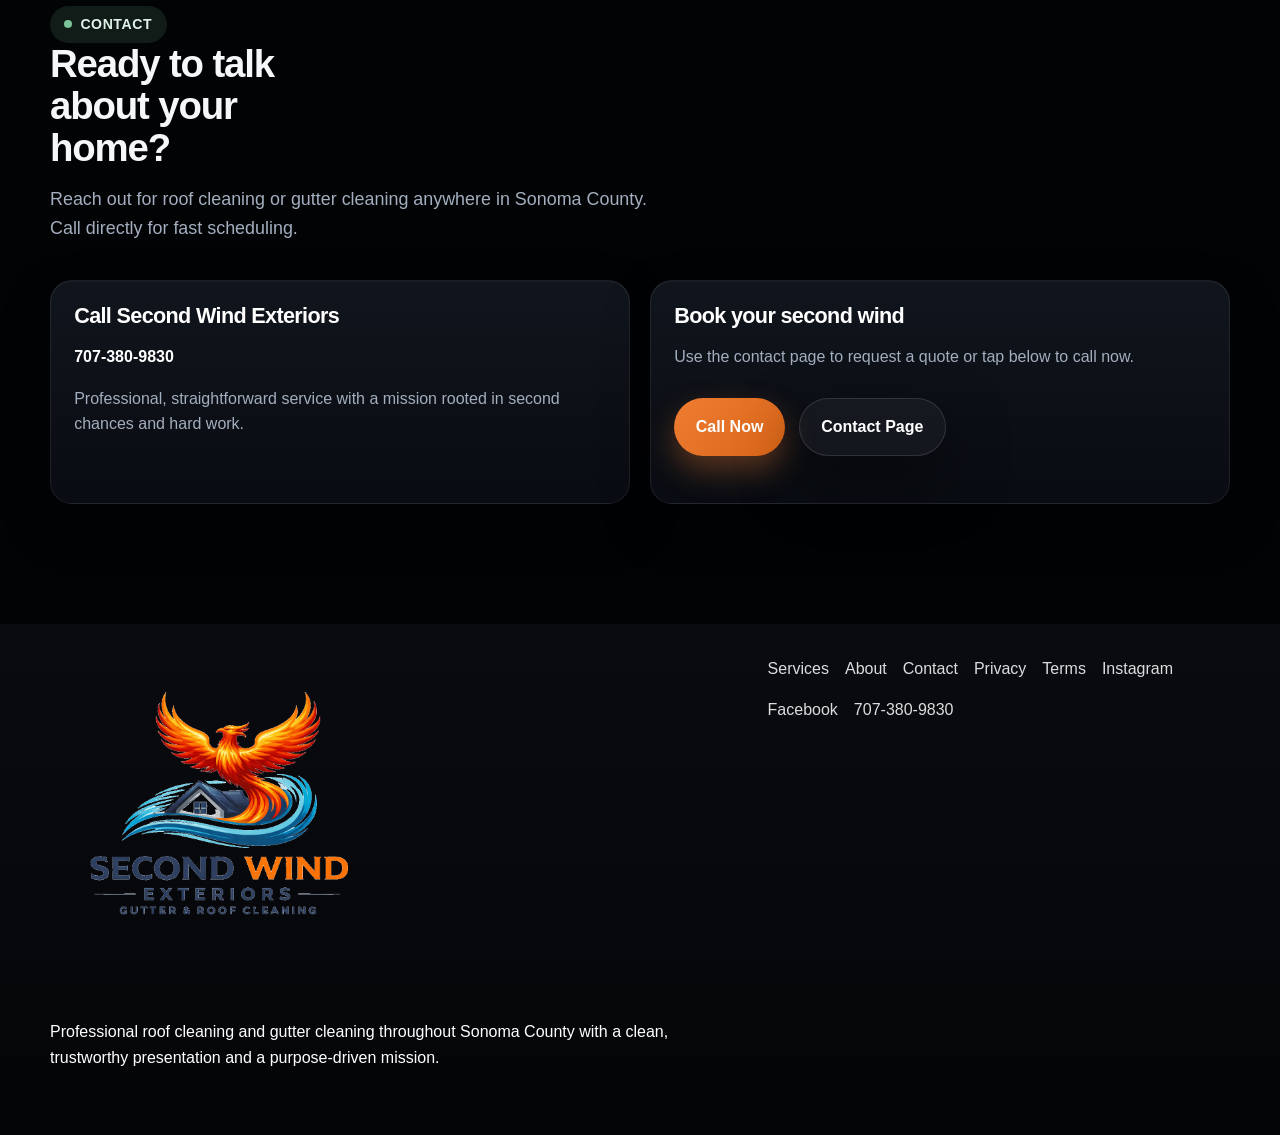
==== commit a2c04402: "Add files via upload" ====
--- a/index.html
+++ b/index.html
@@ -253,7 +253,6 @@
                     <a href="contact.html">Contact</a>
                     <a href="privacy.html">Privacy</a>
                     <a href="terms.html">Terms</a>
-                    <a href="https://secondwindexteriors.com">secondwindexteriors.com</a>
                     <a href="https://instagram.com/secondwindexteriors" target="_blank" rel="noopener noreferrer">Instagram</a>
                     <a href="https://facebook.com/Secondwindexteriors" target="_blank" rel="noopener noreferrer">Facebook</a>
                     <a href="tel:7073809830">707-380-9830</a>
--- a/styles.css
+++ b/styles.css
@@ -702,6 +702,17 @@
     color: #fff;
 }
 
+.field input::placeholder,
+.field textarea::placeholder {
+    color: #9aa6b8;
+}
+
+.field select option,
+.field select optgroup {
+    color: #111;
+    background: #fff;
+}
+
 .field input:focus,
 .field select:focus,
 .field textarea:focus {
